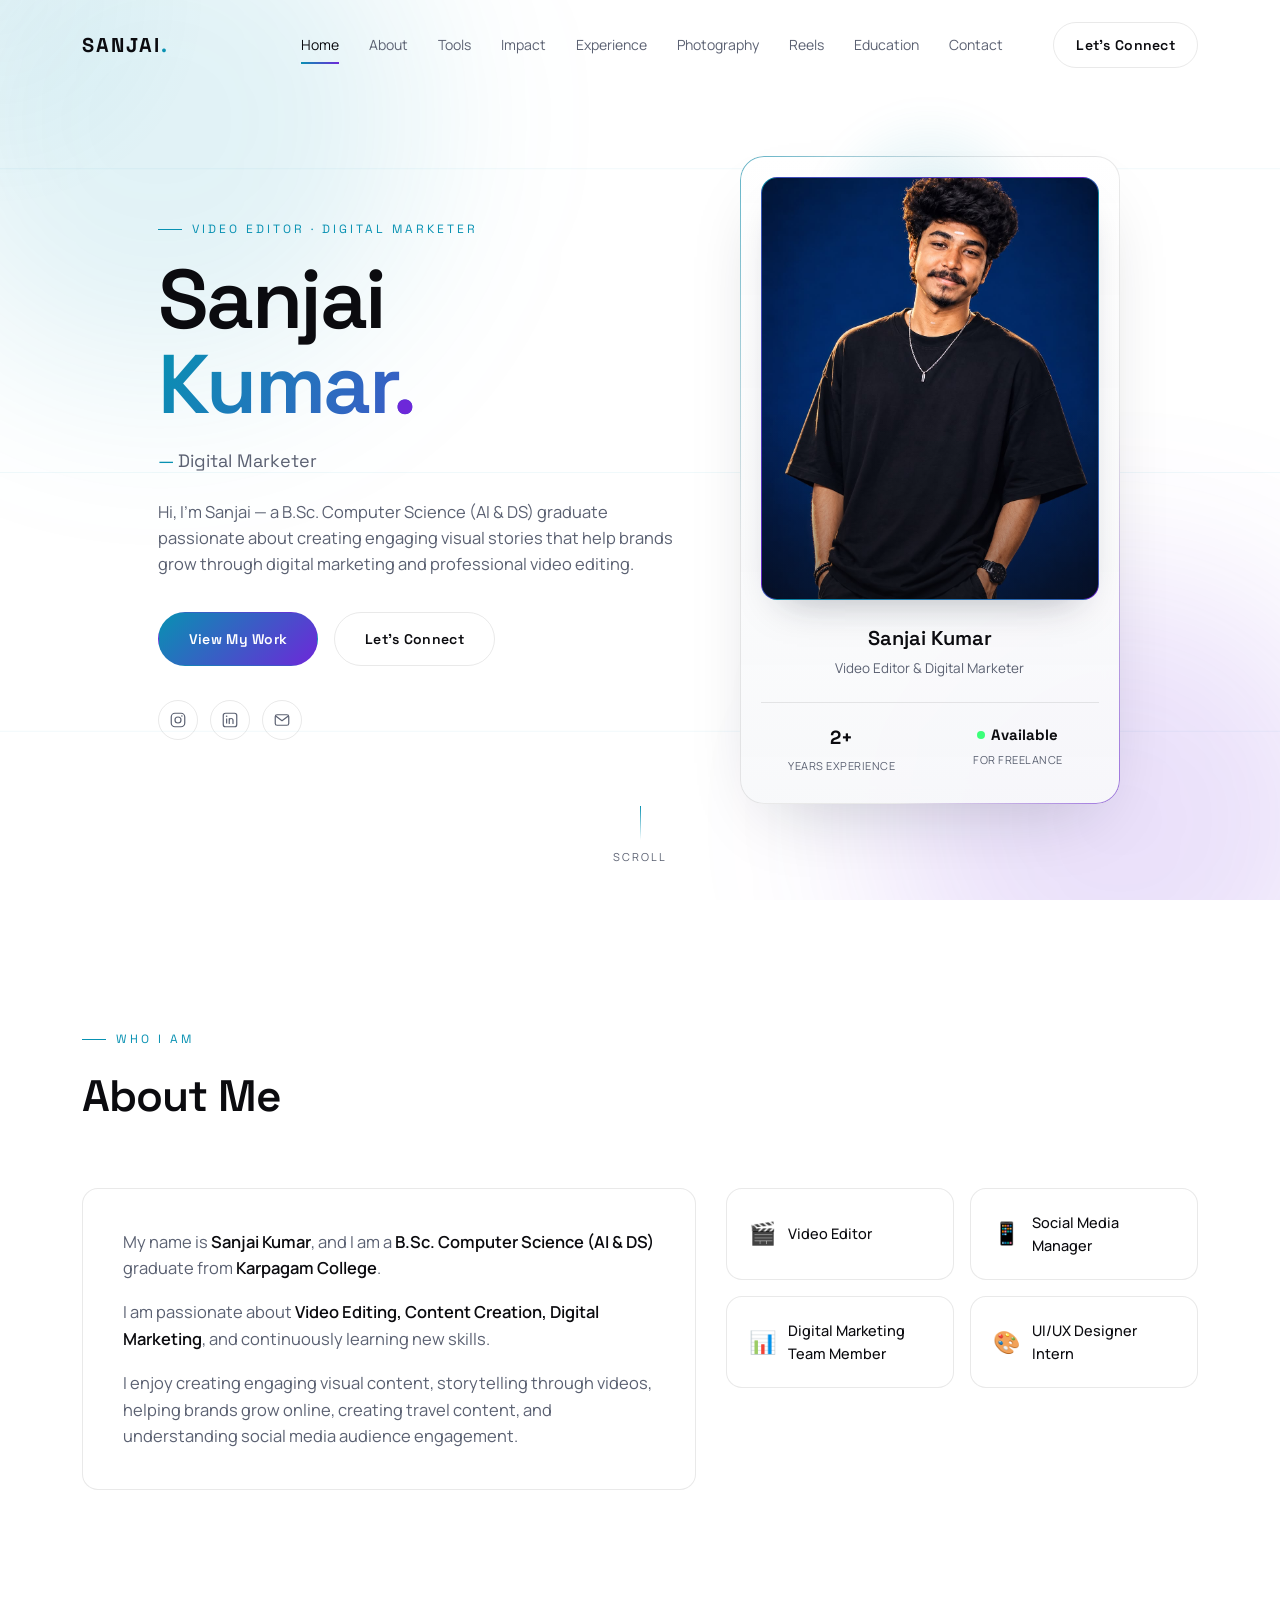
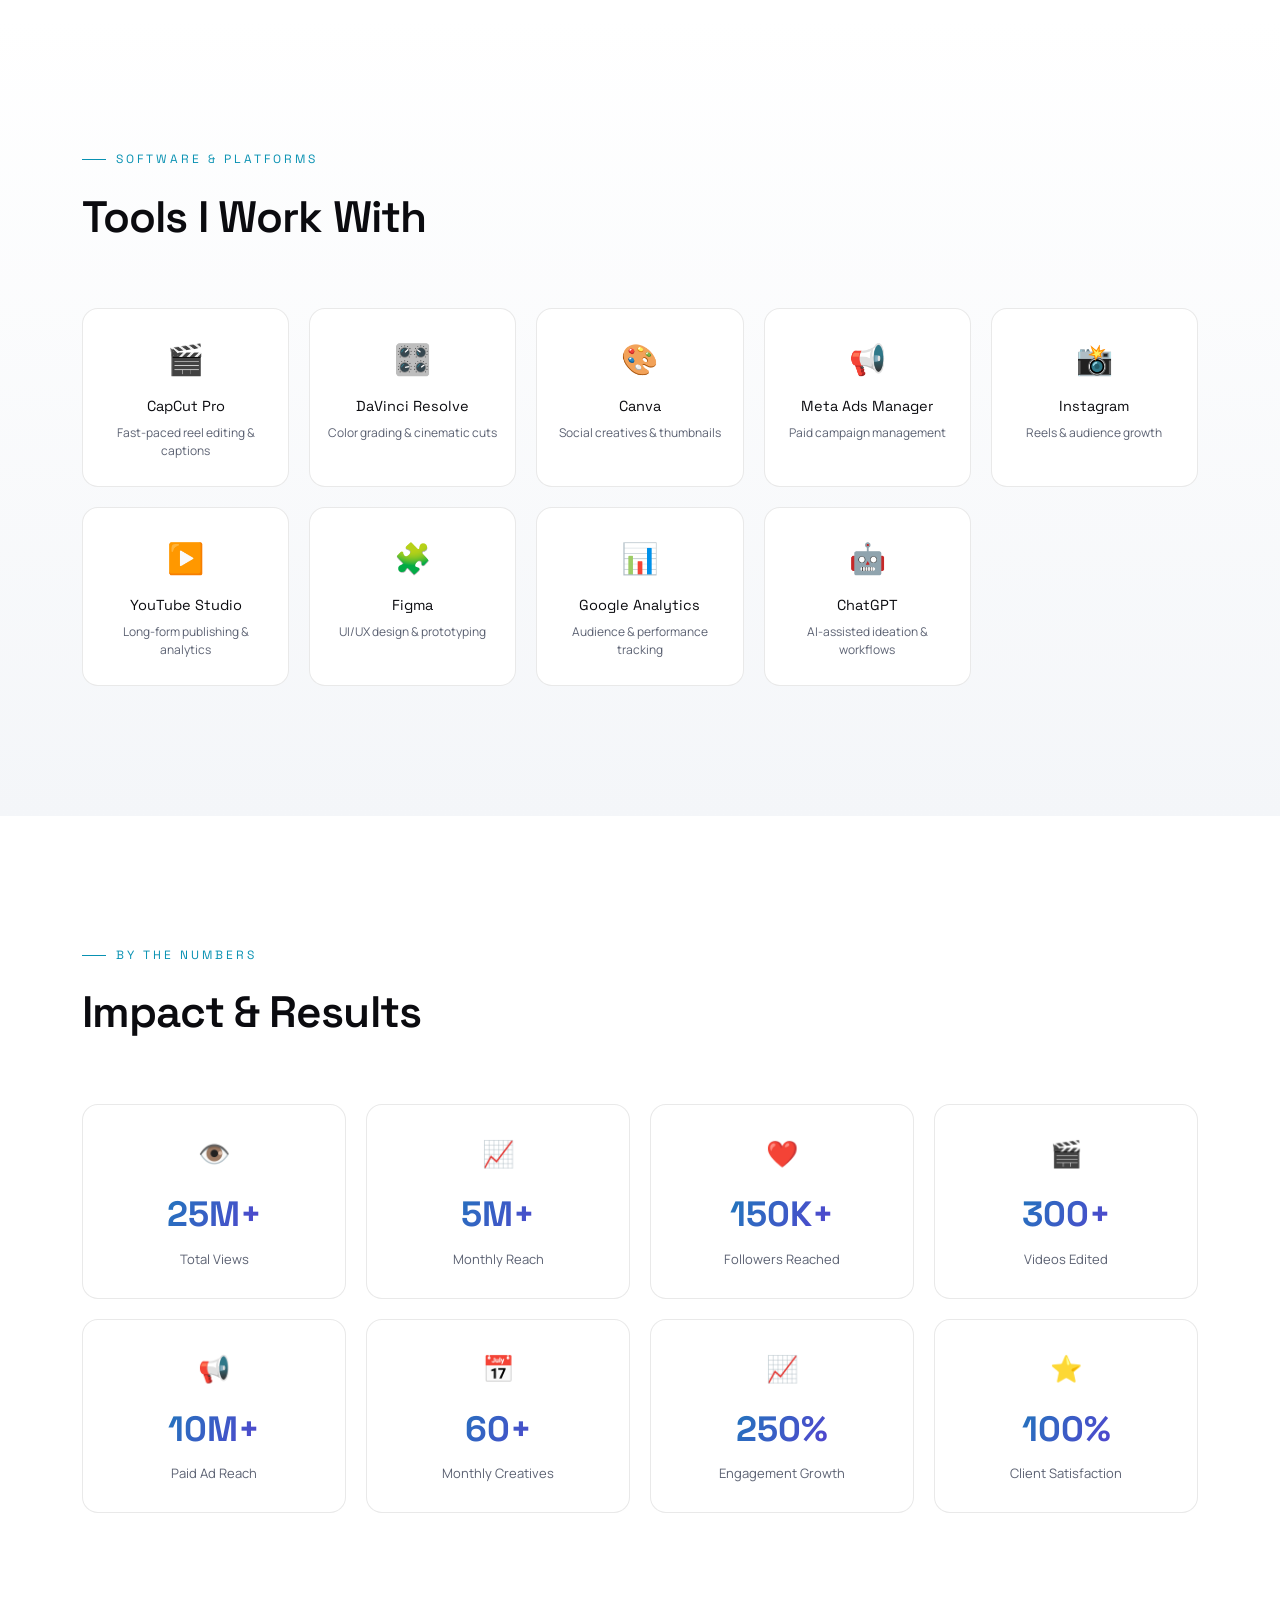
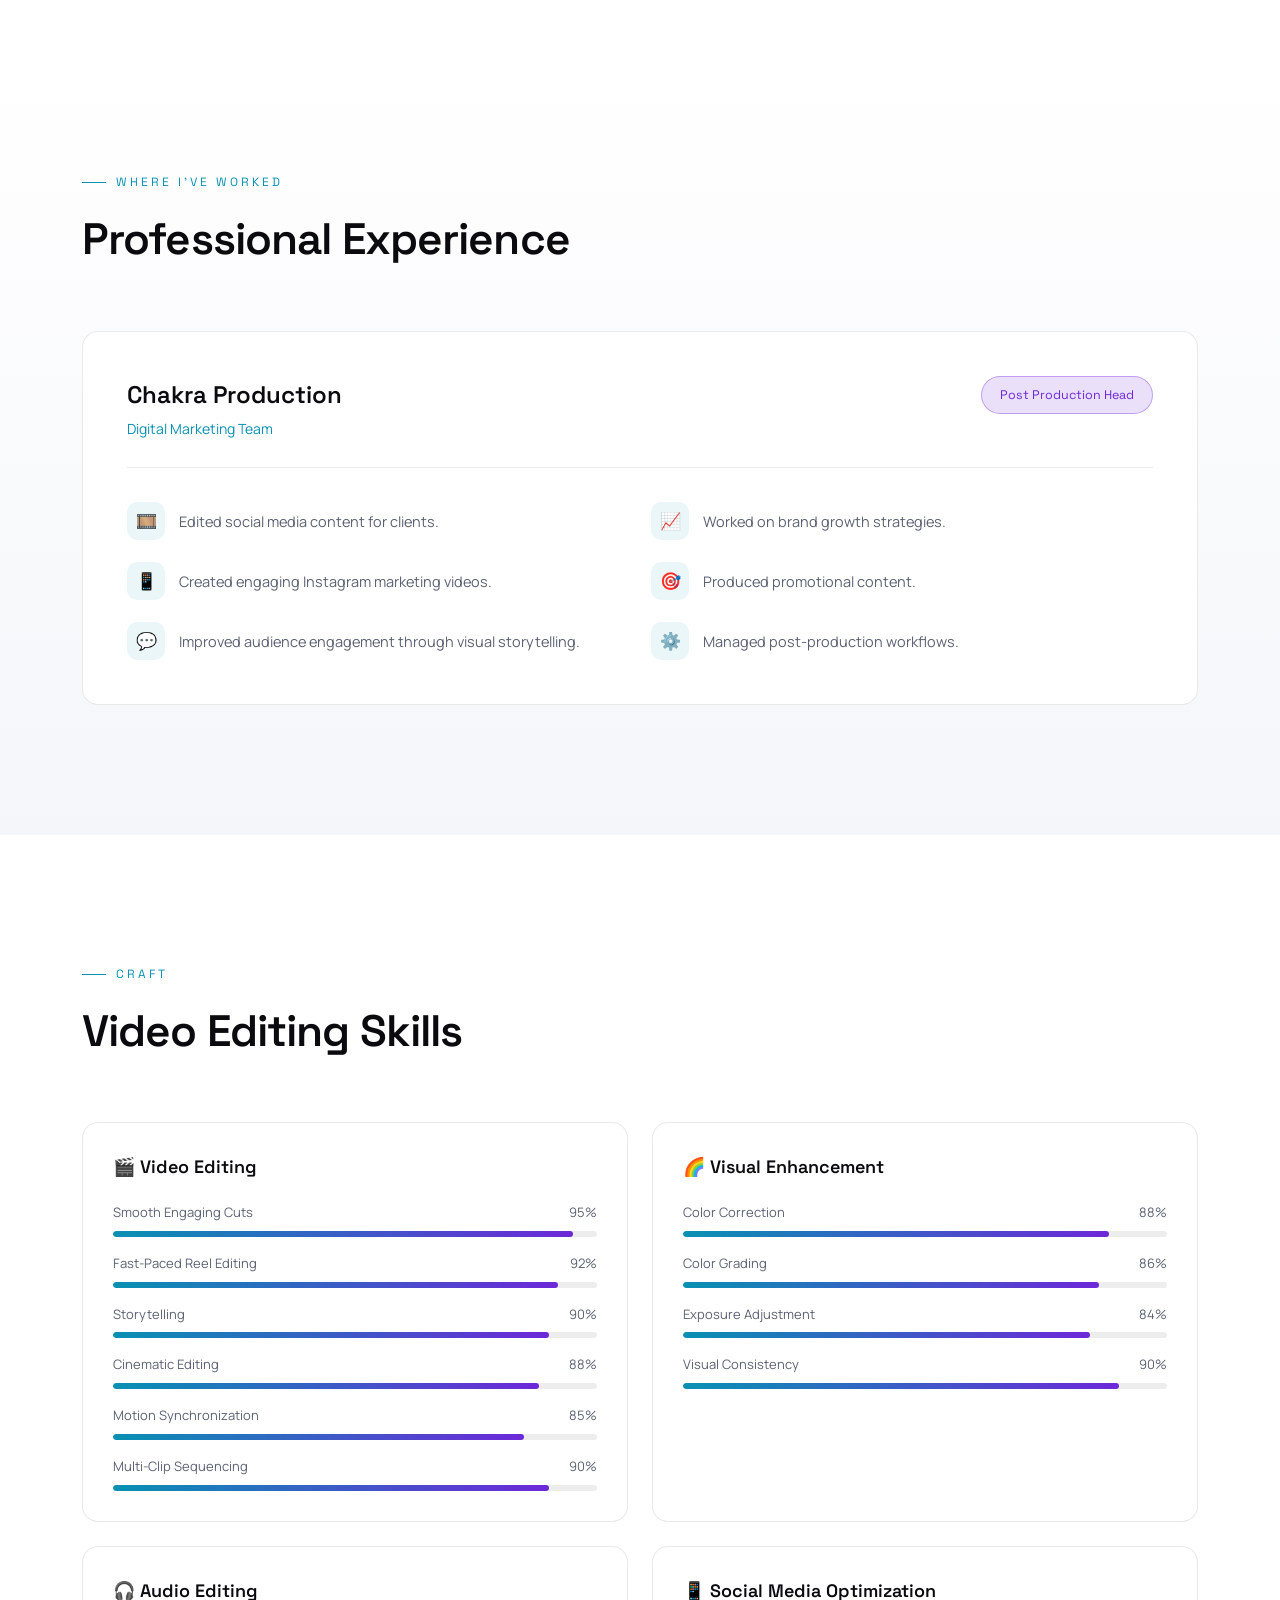
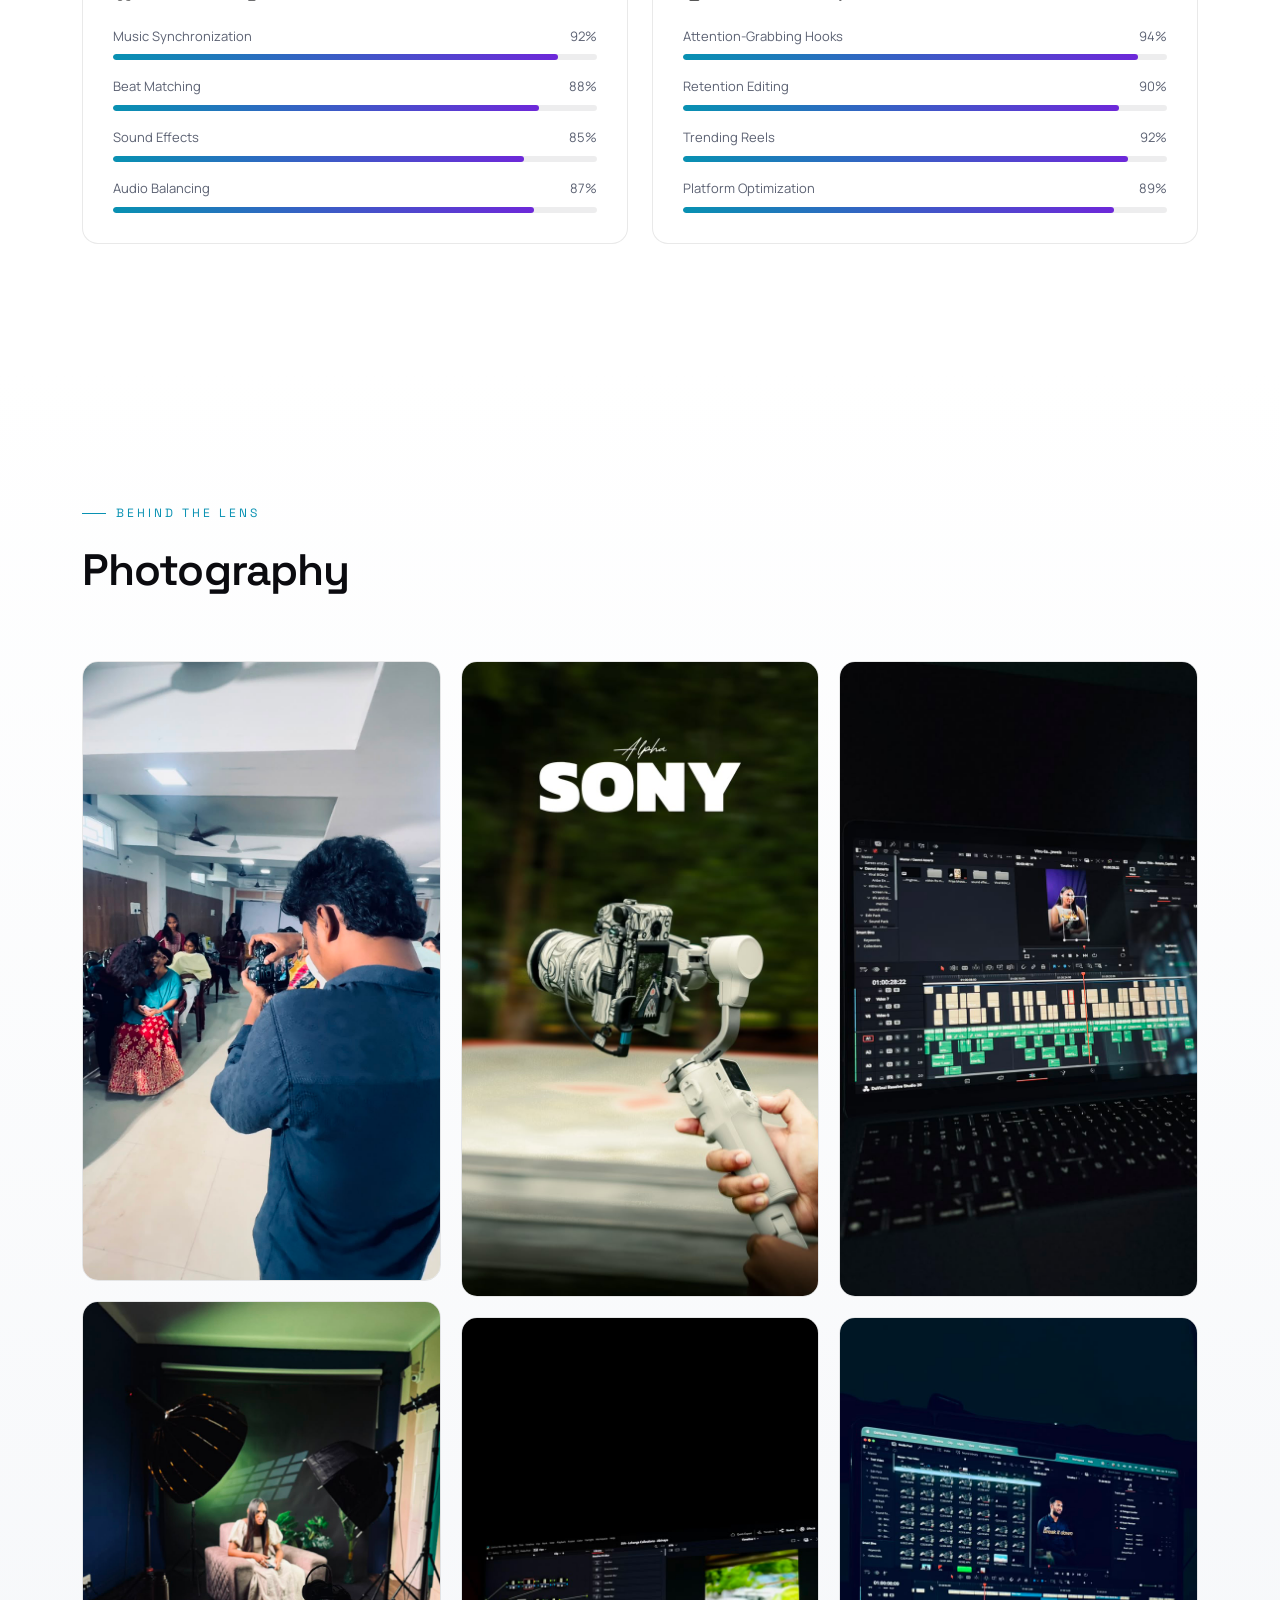
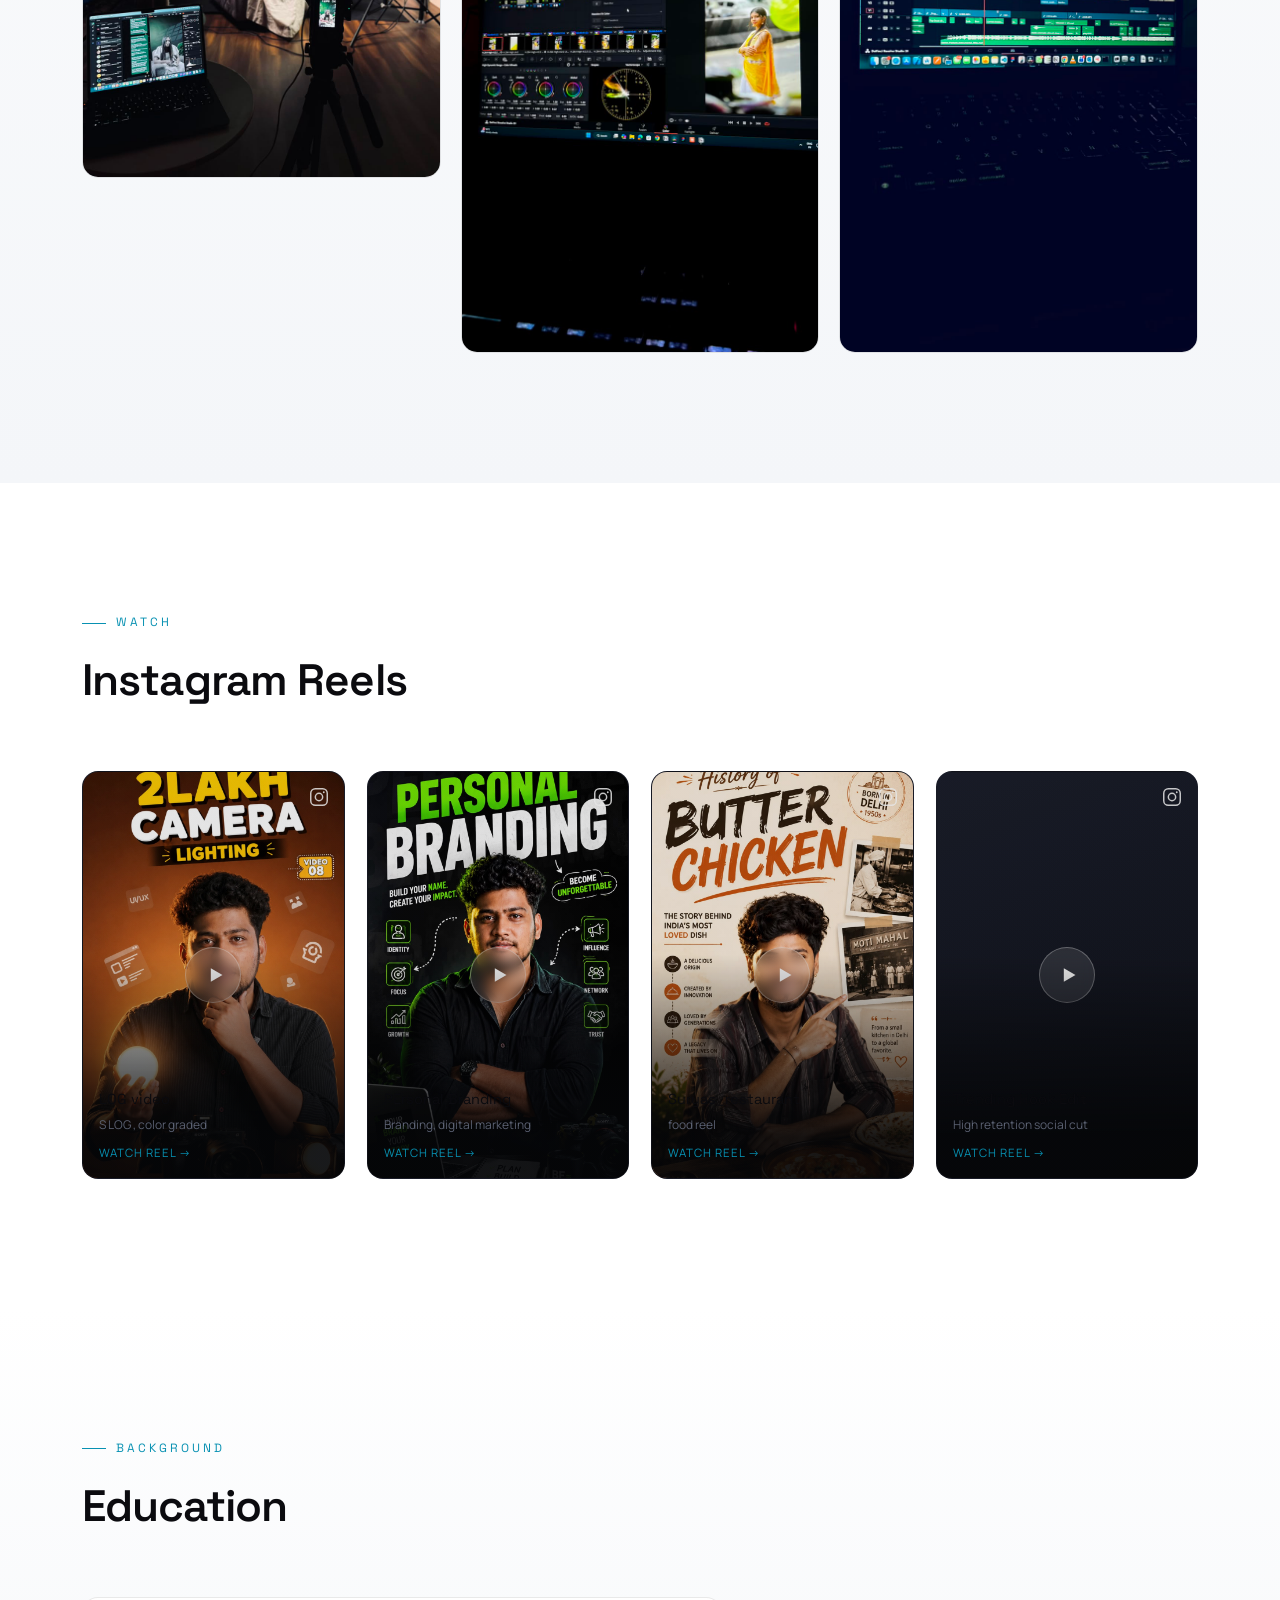
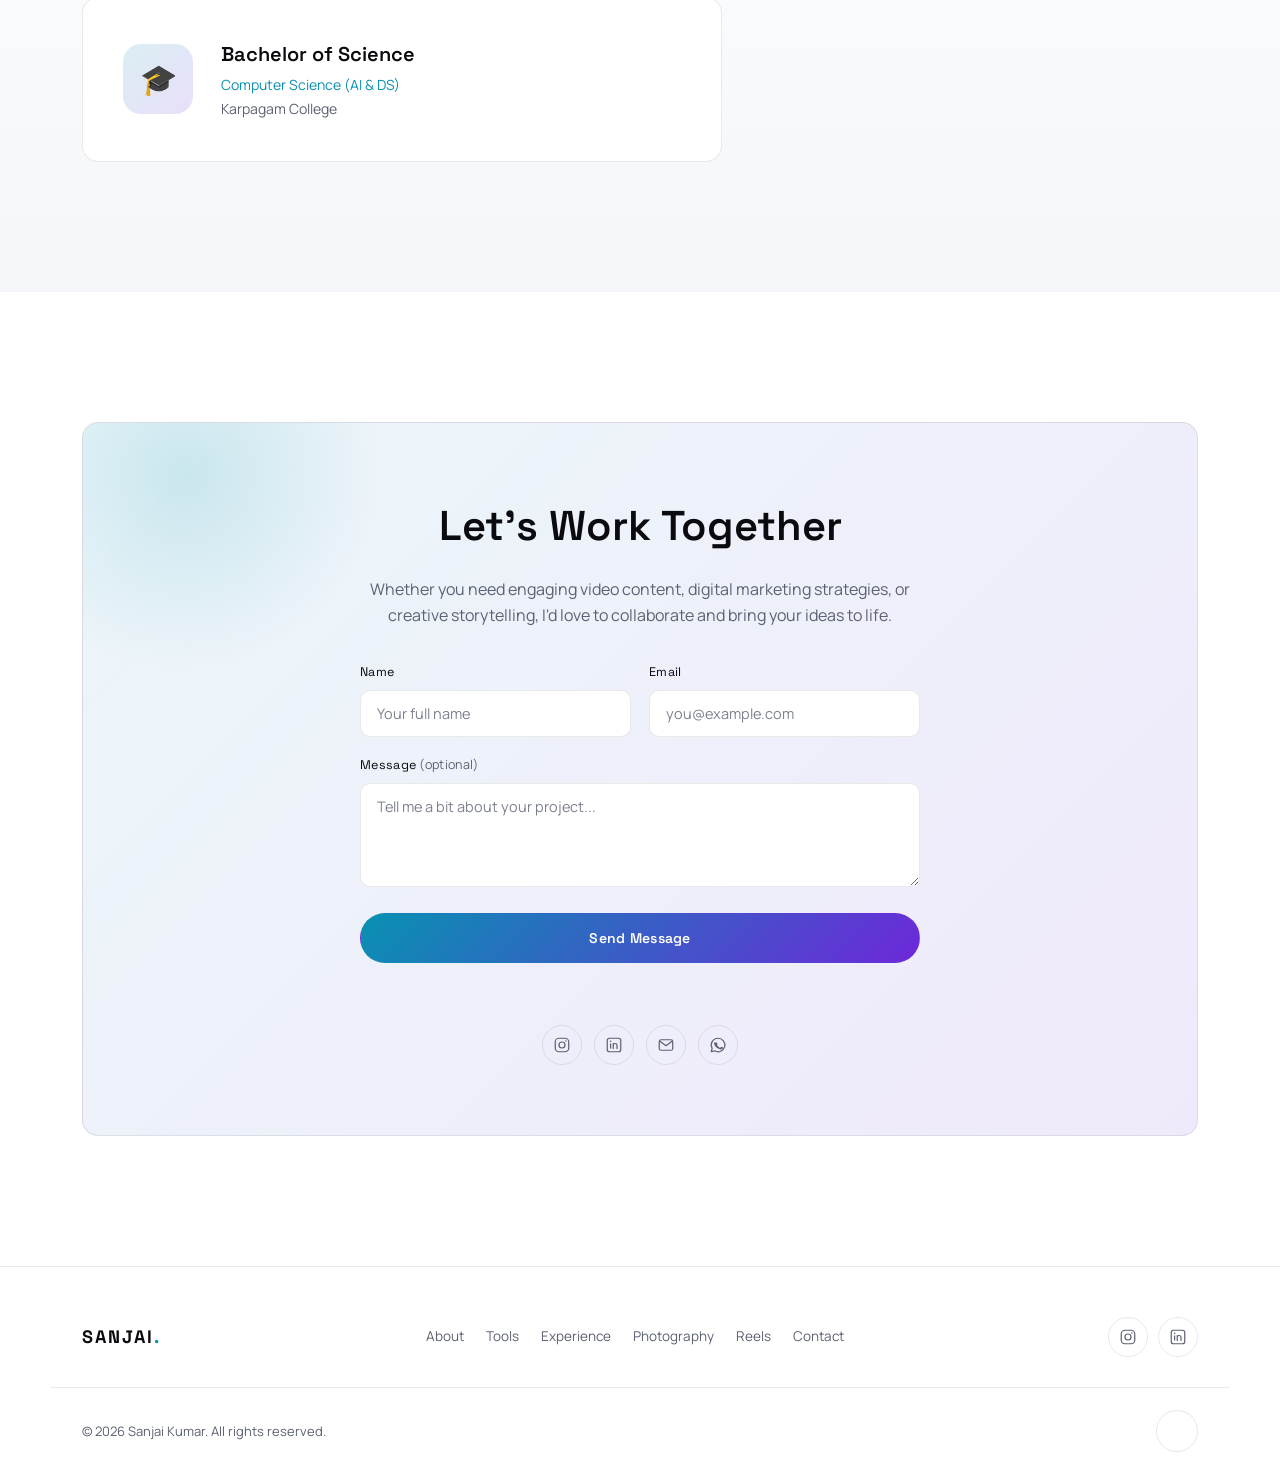
==== index.html @ f86b2704 "initial commit" ====
<!DOCTYPE html>
<html lang="en">
<head>
<meta charset="UTF-8" />
<meta name="viewport" content="width=device-width, initial-scale=1.0" />
<title>Sanjai Kumar — Video Editor &amp; Digital Marketer</title>
<meta name="description" content="Sanjai Kumar — Video Editor, Digital Marketer &amp; Content Creator. Cinematic edits, brand growth, and storytelling that performs." />

<!-- Fonts -->
<link rel="preconnect" href="https://fonts.googleapis.com">
<link rel="preconnect" href="https://fonts.gstatic.com" crossorigin>
<link href="https://fonts.googleapis.com/css2?family=Space+Grotesk:wght@400;500;600;700&family=Manrope:wght@300;400;500;600;700;800&display=swap" rel="stylesheet">

<link rel="stylesheet" href="style.css" />
</head>
<body>

<!-- Cursor glow (desktop only, css handles hiding on touch) -->
<div class="cursor-glow" id="cursorGlow" aria-hidden="true"></div>

<!-- ============ NAVBAR ============ -->
<header class="navbar" id="navbar">
  <div class="navbar__inner">
    <a href="#hero" class="navbar__logo">SANJAI<span class="dot">.</span></a>

    <nav class="navbar__links" id="navLinks">
      <a href="#hero" class="nav-link active-link">Home</a>
      <a href="#about" class="nav-link">About</a>
      <a href="#tools" class="nav-link">Tools</a>
      <a href="#impact" class="nav-link">Impact</a>
      <a href="#experience" class="nav-link">Experience</a>
      <a href="#photography" class="nav-link">Photography</a>
      <a href="#reels" class="nav-link">Reels</a>
      <a href="#education" class="nav-link">Education</a>
      <a href="#contact" class="nav-link">Contact</a>
    </nav>

    <a href="#contact" class="btn btn--ghost navbar__cta">Let's Connect</a>

    <button class="hamburger" id="hamburger" aria-label="Toggle menu" aria-expanded="false">
      <span></span><span></span><span></span>
    </button>
  </div>

  <!-- Mobile menu -->
  <div class="mobile-menu" id="mobileMenu">
    <a href="#hero" class="mobile-link">Home</a>
    <a href="#about" class="mobile-link">About</a>
    <a href="#tools" class="mobile-link">Tools</a>
    <a href="#impact" class="mobile-link">Impact</a>
    <a href="#experience" class="mobile-link">Experience</a>
    <a href="#photography" class="mobile-link">Photography</a>
    <a href="#reels" class="mobile-link">Reels</a>
    <a href="#education" class="mobile-link">Education</a>
    <a href="#contact" class="mobile-link">Contact</a>
  </div>
</header>

<main>

  <!-- ============ HERO ============ -->
  <section class="hero" id="hero">
    <div class="hero__bg" aria-hidden="true">
      <svg class="hero__lines" viewBox="0 0 1200 800" preserveAspectRatio="none">
        <line x1="0" y1="150" x2="1200" y2="150" class="scan-line l1"/>
        <line x1="0" y1="420" x2="1200" y2="420" class="scan-line l2"/>
        <line x1="0" y1="650" x2="1200" y2="650" class="scan-line l3"/>
      </svg>
      <div class="hero__glow hero__glow--a"></div>
      <div class="hero__glow hero__glow--b"></div>
    </div>

    <div class="hero__inner">
      <div class="hero__content" data-reveal="left">
        <p class="eyebrow">Video Editor · Digital Marketer</p>
        <h1 class="hero__title">
          <span class="line">Sanjai</span>
          <span class="line">Kumar<span class="accent-dot">.</span></span>
        </h1>

        <div class="hero__roles" id="roleTicker" aria-live="polite">
          <span class="role-item is-active">Video Editor</span>
          <span class="role-item">Digital Marketer</span>
          <span class="role-item">Content Creator</span>
          <span class="role-item">Social Media Manager</span>
        </div>

        <p class="hero__desc">
          Hi, I'm Sanjai — a B.Sc. Computer Science (AI &amp; DS) graduate passionate about
          creating engaging visual stories that help brands grow through digital marketing
          and professional video editing.
        </p>

        <div class="hero__actions">
          <a href="#photography" class="btn btn--primary">
            <span>View My Work</span>
          </a>
          <a href="#contact" class="btn btn--secondary">Let's Connect</a>
        </div>

        <div class="hero__socials">
          <a href="https://instagram.com/" target="_blank" rel="noopener" aria-label="Instagram" class="social-icon">
            <svg viewBox="0 0 24 24" fill="none"><rect x="3" y="3" width="18" height="18" rx="5" stroke="currentColor" stroke-width="1.6"/><circle cx="12" cy="12" r="4" stroke="currentColor" stroke-width="1.6"/><circle cx="17.2" cy="6.8" r="1" fill="currentColor"/></svg>
          </a>
          <a href="https://linkedin.com/" target="_blank" rel="noopener" aria-label="LinkedIn" class="social-icon">
            <svg viewBox="0 0 24 24" fill="none"><rect x="3" y="3" width="18" height="18" rx="3" stroke="currentColor" stroke-width="1.6"/><line x1="7.5" y1="10" x2="7.5" y2="16.5" stroke="currentColor" stroke-width="1.6"/><circle cx="7.5" cy="7" r="1.1" fill="currentColor"/><path d="M11 16.5V10M11 12.7c0-1.5 1-2.7 2.5-2.7s2.5 1.2 2.5 2.7v3.8" stroke="currentColor" stroke-width="1.6" stroke-linecap="round"/></svg>
          </a>
          <a href="mailto:hello@sanjaikumar.com" aria-label="Email" class="social-icon">
            <svg viewBox="0 0 24 24" fill="none"><rect x="3" y="5" width="18" height="14" rx="2.5" stroke="currentColor" stroke-width="1.6"/><path d="M4 7l8 6 8-6" stroke="currentColor" stroke-width="1.6" stroke-linecap="round" stroke-linejoin="round"/></svg>
          </a>
        </div>
      </div>

      <div class="hero__card" data-reveal="right">
        <div class="profile-card">
          <div class="profile-card__glow"></div>
          <div class="profile-card__photo">
            <img src="assets/images/hero.jpeg" alt="Sanjai Kumar" onerror="this.style.display='none'; this.parentElement.classList.add('img-fallback')">
          </div>
          <h3 class="profile-card__name">Sanjai Kumar</h3>
          <p class="profile-card__role">Video Editor &amp; Digital Marketer</p>

          <div class="profile-card__stats">
            <div class="stat">
              <span class="stat__value">2+</span>
              <span class="stat__label">Years Experience</span>
            </div>
            <div class="stat">
              <span class="stat__value stat--live">
                <span class="live-dot"></span>Available
              </span>
              <span class="stat__label">For Freelance</span>
            </div>
          </div>

          
        </div>
      </div>
    </div>

    <a href="#about" class="scroll-cue" aria-label="Scroll to About">
      <span class="scroll-cue__line"></span>
      <span class="scroll-cue__text">Scroll</span>
    </a>
  </section>

  <!-- ============ ABOUT ============ -->
  <section class="section" id="about">
    <div class="section__inner">
      <p class="eyebrow" data-reveal="up">Who I Am</p>
      <h2 class="section__title" data-reveal="up">About Me</h2>

      <div class="about__grid">
        <div class="about__main card" data-reveal="up">
          <p>
            My name is <strong>Sanjai Kumar</strong>, and I am a
            <strong>B.Sc. Computer Science (AI &amp; DS)</strong> graduate from
            <strong>Karpagam College</strong>.
          </p>
          <p>
            I am passionate about <strong>Video Editing, Content Creation, Digital Marketing</strong>,
            and continuously learning new skills.
          </p>
          <p>
            I enjoy creating engaging visual content, storytelling through videos, helping
            brands grow online, creating travel content, and understanding social media
            audience engagement.
          </p>
        </div>

        <div class="about__roles">
          <div class="role-card card" data-reveal="up" style="--d:0s">
            <span class="role-card__icon">🎬</span>
            <span>Video Editor</span>
          </div>
          <div class="role-card card" data-reveal="up" style="--d:0.08s">
            <span class="role-card__icon">📱</span>
            <span>Social Media Manager</span>
          </div>
          <div class="role-card card" data-reveal="up" style="--d:0.16s">
            <span class="role-card__icon">📊</span>
            <span>Digital Marketing Team Member</span>
          </div>
          <div class="role-card card" data-reveal="up" style="--d:0.24s">
            <span class="role-card__icon">🎨</span>
            <span>UI/UX Designer Intern</span>
          </div>
        </div>
      </div>
    </div>
  </section>

  <!-- ============ TOOLS & PLATFORMS ============ -->
  <section class="section section--alt" id="tools">
    <div class="section__inner">
      <p class="eyebrow" data-reveal="up">Software &amp; Platforms</p>
      <h2 class="section__title" data-reveal="up">Tools I Work With</h2>

      <div class="tools-grid" id="toolsGrid">
        <!-- populated by JS -->
      </div>
    </div>
  </section>

  <!-- ============ IMPACT & RESULTS ============ -->
  <section class="section" id="impact">
    <div class="section__inner">
      <p class="eyebrow" data-reveal="up">By The Numbers</p>
      <h2 class="section__title" data-reveal="up">Impact &amp; Results</h2>

      <div class="impact-grid" id="impactGrid">
        <!-- populated by JS -->
      </div>
    </div>
  </section>

  <!-- ============ EXPERIENCE ============ -->
  <section class="section section--alt" id="experience">
    <div class="section__inner">
      <p class="eyebrow" data-reveal="up">Where I've Worked</p>
      <h2 class="section__title" data-reveal="up">Professional Experience</h2>

      <div class="experience-card card" data-reveal="up">
        <div class="experience-card__head">
          <div>
            <h3>Chakra Production</h3>
            <p class="experience-card__sub">Digital Marketing Team</p>
          </div>
          <span class="experience-card__badge">Post Production Head</span>
        </div>

        <div class="experience-card__grid">
          <div class="resp-item">
            <span class="resp-item__icon">🎞️</span>
            <p>Edited social media content for clients.</p>
          </div>
          <div class="resp-item">
            <span class="resp-item__icon">📈</span>
            <p>Worked on brand growth strategies.</p>
          </div>
          <div class="resp-item">
            <span class="resp-item__icon">📱</span>
            <p>Created engaging Instagram marketing videos.</p>
          </div>
          <div class="resp-item">
            <span class="resp-item__icon">🎯</span>
            <p>Produced promotional content.</p>
          </div>
          <div class="resp-item">
            <span class="resp-item__icon">💬</span>
            <p>Improved audience engagement through visual storytelling.</p>
          </div>
          <div class="resp-item">
            <span class="resp-item__icon">⚙️</span>
            <p>Managed post-production workflows.</p>
          </div>
        </div>
      </div>
    </div>
  </section>

  <!-- ============ VIDEO EDITING SKILLS ============ -->
  <section class="section" id="skills">
    <div class="section__inner">
      <p class="eyebrow" data-reveal="up">Craft</p>
      <h2 class="section__title" data-reveal="up">Video Editing Skills</h2>

      <div class="skills-grid" id="skillsGrid">
        <!-- populated by JS -->
      </div>
    </div>
  </section>

  <!-- ============ PHOTOGRAPHY ============ -->
  <section class="section section--alt" id="photography">
    <div class="section__inner">
      <p class="eyebrow" data-reveal="up">Behind The Lens</p>
      <h2 class="section__title" data-reveal="up">Photography</h2>

      <div class="gallery" id="gallery">
        <!-- populated by JS -->
      </div>
    </div>
  </section>

  <!-- Lightbox -->
  <div class="lightbox" id="lightbox">
    <button class="lightbox__close" id="lightboxClose" aria-label="Close">&times;</button>
    <img src="" alt="" id="lightboxImg" />
    <div class="lightbox__caption" id="lightboxCaption"></div>
  </div>

  <!-- ============ INSTAGRAM REELS ============ -->
  <section class="section" id="reels">
    <div class="section__inner">
      <p class="eyebrow" data-reveal="up">Watch</p>
      <h2 class="section__title" data-reveal="up">Instagram Reels</h2>

      <div class="reels-grid" id="reelsGrid">
        <!-- populated by JS -->
      </div>
    </div>
  </section>

  <!-- ============ EDUCATION ============ -->
  <section class="section section--alt" id="education">
    <div class="section__inner">
      <p class="eyebrow" data-reveal="up">Background</p>
      <h2 class="section__title" data-reveal="up">Education</h2>

      <div class="education-card card" data-reveal="up">
        <div class="education-card__icon">🎓</div>
        <div>
          <h3>Bachelor of Science</h3>
          <p class="education-card__field">Computer Science (AI &amp; DS)</p>
          <p class="education-card__school">Karpagam College</p>
        </div>
      </div>
    </div>
  </section>

  <!-- ============ CTA ============ -->
  <section class="section" id="contact">
    <div class="section__inner">
      <div class="cta card" data-reveal="up">
        <h2 class="cta__title">Let's Work Together</h2>
        <p class="cta__text">
          Whether you need engaging video content, digital marketing strategies, or
          creative storytelling, I'd love to collaborate and bring your ideas to life.
        </p>

        <form class="contact-form" id="contactForm" novalidate>
          <div class="form-row">
            <div class="form-field">
              <label for="cfName">Name</label>
              <input type="text" id="cfName" name="name" placeholder="Your full name" autocomplete="name" required>
            </div>
            <div class="form-field">
              <label for="cfEmail">Email</label>
              <input type="email" id="cfEmail" name="email" placeholder="you@example.com" autocomplete="email" required>
            </div>
          </div>
          <div class="form-field">
            <label for="cfMessage">Message <span>(optional)</span></label>
            <textarea id="cfMessage" name="message" rows="4" placeholder="Tell me a bit about your project..."></textarea>
          </div>
          <button type="submit" class="btn btn--primary form-submit">Send Message</button>
          <p class="form-note" id="formNote" role="status" aria-live="polite"></p>
        </form>

        <div class="cta__socials">
          <a href="https://instagram.com/" target="_blank" rel="noopener" class="social-icon">
            <svg viewBox="0 0 24 24" fill="none"><rect x="3" y="3" width="18" height="18" rx="5" stroke="currentColor" stroke-width="1.6"/><circle cx="12" cy="12" r="4" stroke="currentColor" stroke-width="1.6"/><circle cx="17.2" cy="6.8" r="1" fill="currentColor"/></svg>
          </a>
          <a href="https://linkedin.com/" target="_blank" rel="noopener" class="social-icon">
            <svg viewBox="0 0 24 24" fill="none"><rect x="3" y="3" width="18" height="18" rx="3" stroke="currentColor" stroke-width="1.6"/><line x1="7.5" y1="10" x2="7.5" y2="16.5" stroke="currentColor" stroke-width="1.6"/><circle cx="7.5" cy="7" r="1.1" fill="currentColor"/><path d="M11 16.5V10M11 12.7c0-1.5 1-2.7 2.5-2.7s2.5 1.2 2.5 2.7v3.8" stroke="currentColor" stroke-width="1.6" stroke-linecap="round"/></svg>
          </a>
          <a href="mailto:hello@sanjaikumar.com" class="social-icon">
            <svg viewBox="0 0 24 24" fill="none"><rect x="3" y="5" width="18" height="14" rx="2.5" stroke="currentColor" stroke-width="1.6"/><path d="M4 7l8 6 8-6" stroke="currentColor" stroke-width="1.6" stroke-linecap="round" stroke-linejoin="round"/></svg>
          </a>
          <a href="https://wa.me/910000000000" target="_blank" rel="noopener" class="social-icon" aria-label="WhatsApp">
            <svg viewBox="0 0 24 24" fill="none"><path d="M12 3a9 9 0 0 0-7.8 13.5L3 21l4.7-1.2A9 9 0 1 0 12 3Z" stroke="currentColor" stroke-width="1.6" stroke-linejoin="round"/><path d="M8.5 9.3c.2-.6.6-.6 1-.6h.5c.2 0 .4 0 .6.4.2.5.7 1.6.7 1.8.1.1.1.3 0 .4-.1.2-.2.3-.3.4-.2.2-.3.3-.1.6.2.3.8 1.2 1.7 1.9 1.1.9 1.9 1.2 2.2 1.3.2.1.4.1.5-.1.2-.2.6-.7.8-.9.2-.2.3-.2.5-.1l1.5.7c.2.1.4.2.4.3.1.3.1.9-.2 1.3-.3.5-1.3 1-1.9 1.1-.5.1-1.1.1-1.9-.1-.4-.1-1-.3-1.7-.6-3-1.3-4.9-4.3-5-4.5-.1-.2-1-1.4-1-2.6 0-1.2.6-1.8.9-2.1Z" fill="currentColor"/></svg>
          </a>
        </div>
      </div>
    </div>
  </section>

</main>

<!-- ============ FOOTER ============ -->
<footer class="footer">
  <div class="footer__inner">
    <a href="#hero" class="footer__logo">SANJAI<span class="dot">.</span></a>

    <nav class="footer__nav">
      <a href="#about">About</a>
      <a href="#tools">Tools</a>
      <a href="#experience">Experience</a>
      <a href="#photography">Photography</a>
      <a href="#reels">Reels</a>
      <a href="#contact">Contact</a>
    </nav>

    <div class="footer__socials">
      <a href="https://instagram.com/" target="_blank" rel="noopener" aria-label="Instagram" class="social-icon">
        <svg viewBox="0 0 24 24" fill="none"><rect x="3" y="3" width="18" height="18" rx="5" stroke="currentColor" stroke-width="1.6"/><circle cx="12" cy="12" r="4" stroke="currentColor" stroke-width="1.6"/><circle cx="17.2" cy="6.8" r="1" fill="currentColor"/></svg>
      </a>
      <a href="https://linkedin.com/" target="_blank" rel="noopener" aria-label="LinkedIn" class="social-icon">
        <svg viewBox="0 0 24 24" fill="none"><rect x="3" y="3" width="18" height="18" rx="3" stroke="currentColor" stroke-width="1.6"/><line x1="7.5" y1="10" x2="7.5" y2="16.5" stroke="currentColor" stroke-width="1.6"/><circle cx="7.5" cy="7" r="1.1" fill="currentColor"/><path d="M11 16.5V10M11 12.7c0-1.5 1-2.7 2.5-2.7s2.5 1.2 2.5 2.7v3.8" stroke="currentColor" stroke-width="1.6" stroke-linecap="round"/></svg>
      </a>
    </div>
  </div>
  <div class="footer__bottom">
    <p>&copy; <span id="year"></span> Sanjai Kumar. All rights reserved.</p>
    <button class="back-to-top" id="backToTop" aria-label="Back to top">
      <svg viewBox="0 0 24 24" fill="none"><path d="M12 19V5M5 12l7-7 7 7" stroke="currentColor" stroke-width="2" stroke-linecap="round" stroke-linejoin="round"/></svg>
    </button>
  </div>
</footer>

<script src="script.js"></script>
</body>
</html>
---- style.css ----
/* ==========================================================================
   SANJAI KUMAR — PORTFOLIO STYLES
   Theme tokens -> Base -> Layout -> Components -> Sections -> Animations -> Responsive
   ========================================================================== */

/* ---------- TOKENS ---------- */
:root{
  --bg: #FFFFFF;
  --bg-2: #F4F6F9;
  --card: #FFFFFF;
  --text: #0B0B0F;
  --text-soft: #5B6172;
  --accent: #0891B2;
  --accent-2: #6D28D9;
  --border: rgba(11, 11, 15, 0.09);
  --border-hover: rgba(8, 145, 178, 0.4);

  --font-display: "Space Grotesk", "Manrope", sans-serif;
  --font-body: "Manrope", sans-serif;

  --radius-s: 10px;
  --radius-m: 16px;
  --radius-l: 24px;

  --shadow-card: 0 20px 50px -20px rgba(15,23,42,0.18);
  --ease: cubic-bezier(.16,.84,.44,1);

  --container: 1180px;
}

@media (prefers-reduced-motion: reduce){
  *{ animation-duration: 0.001ms !important; animation-iteration-count: 1 !important; transition-duration: 0.001ms !important; scroll-behavior: auto !important; }
}

/* ---------- RESET / BASE ---------- */
*, *::before, *::after{ box-sizing: border-box; }
html{ scroll-behavior: smooth; }
body{
  margin:0;
  background: var(--bg);
  color: var(--text);
  font-family: var(--font-body);
  font-size: 16px;
  line-height: 1.6;
  -webkit-font-smoothing: antialiased;
  overflow-x: hidden;
}
img{ max-width:100%; display:block; }
a{ color:inherit; text-decoration:none; }
ul{ list-style:none; margin:0; padding:0; }
button{ font-family:inherit; cursor:pointer; }
h1,h2,h3,h4{ font-family: var(--font-display); margin:0; font-weight:600; }
p{ margin:0; }

:focus-visible{
  outline: 2px solid var(--accent);
  outline-offset: 3px;
  border-radius: 4px;
}

::selection{ background: var(--accent-2); color:#fff; }

/* Scrollbar */
::-webkit-scrollbar{ width:10px; }
::-webkit-scrollbar-track{ background: var(--bg); }
::-webkit-scrollbar-thumb{ background: linear-gradient(var(--accent), var(--accent-2)); border-radius: 10px; }

/* ---------- CURSOR GLOW ---------- */
.cursor-glow{
  position: fixed;
  top:0; left:0;
  width: 420px; height: 420px;
  border-radius: 50%;
  pointer-events: none;
  background: radial-gradient(circle, rgba(8,145,178,0.06), transparent 70%);
  transform: translate(-50%,-50%);
  z-index: 2;
  transition: opacity .3s;
  will-change: transform;
}
@media (hover:none){ .cursor-glow{ display:none; } }

/* ---------- SHARED LAYOUT ---------- */
.section{ position: relative; padding: 130px 0; }
.section--alt{ background: linear-gradient(180deg, var(--bg) 0%, var(--bg-2) 100%); }
.section__inner{ max-width: var(--container); margin: 0 auto; padding: 0 32px; }

.eyebrow{
  font-family: var(--font-display);
  text-transform: uppercase;
  letter-spacing: 3px;
  font-size: 12px;
  color: var(--accent);
  margin: 0 0 12px;
  display:flex;
  align-items:center;
  gap: 10px;
}
.eyebrow::before{
  content:"";
  width: 24px; height: 1px;
  background: var(--accent);
  display:inline-block;
}

.section__title{
  font-size: clamp(2rem, 4vw, 2.75rem);
  margin: 0 0 56px;
  letter-spacing: -0.02em;
}

.card{
  background: var(--card);
  border: 1px solid var(--border);
  border-radius: var(--radius-m);
  transition: transform .4s var(--ease), border-color .4s var(--ease), box-shadow .4s var(--ease);
}
.card:hover{
  transform: translateY(-6px);
  border-color: var(--border-hover);
  box-shadow: var(--shadow-card);
}

/* Buttons */
.btn{
  display:inline-flex;
  align-items:center;
  justify-content:center;
  gap:8px;
  padding: 15px 30px;
  border-radius: 100px;
  font-family: var(--font-display);
  font-size: 14px;
  font-weight: 600;
  letter-spacing: 0.02em;
  position: relative;
  overflow: hidden;
  transition: transform .35s var(--ease), box-shadow .35s var(--ease);
  isolation: isolate;
  border: 1px solid transparent;
  white-space: nowrap;
}
.btn--primary{
  background: linear-gradient(135deg, var(--accent), var(--accent-2));
  color: #FFFFFF;
}
.btn--primary:hover{ transform: translateY(-3px); box-shadow: 0 14px 30px -10px rgba(8,145,178,.45); }
.btn--secondary{
  background: transparent;
  border-color: var(--border);
  color: var(--text);
}
.btn--secondary:hover{ border-color: var(--border-hover); transform: translateY(-3px); background: rgba(11,11,15,0.035); }
.btn--ghost{
  border: 1px solid var(--border);
  color: var(--text);
  padding: 11px 22px;
}
.btn--ghost:hover{ border-color: var(--border-hover); background: rgba(8,145,178,0.06); }

/* Ripple */
.btn::after{
  content:"";
  position:absolute;
  inset:0;
  background: radial-gradient(circle at var(--rx,50%) var(--ry,50%), rgba(11,11,15,.14), transparent 60%);
  opacity:0;
  transition: opacity .5s;
  z-index:-1;
}
.btn:active::after{ opacity: .5; transition: opacity 0s; }

.social-icon{
  width: 40px; height:40px;
  border-radius: 50%;
  display:flex; align-items:center; justify-content:center;
  border: 1px solid var(--border);
  color: var(--text-soft);
  transition: all .3s var(--ease);
}
.social-icon svg{ width:18px; height:18px; }
.social-icon:hover{
  color: var(--bg);
  background: var(--accent);
  border-color: var(--accent);
  transform: translateY(-3px);
}

/* ---------- NAVBAR ---------- */
.navbar{
  position: fixed;
  top:0; left:0; right:0;
  z-index: 100;
  padding: 22px 0;
  transition: padding .35s var(--ease), background .35s var(--ease), border-color .35s var(--ease);
  border-bottom: 1px solid transparent;
}
.navbar.scrolled{
  padding: 14px 0;
  background: rgba(255,255,255,0.78);
  backdrop-filter: blur(16px);
  -webkit-backdrop-filter: blur(16px);
  border-bottom-color: var(--border);
}
.navbar__inner{
  max-width: var(--container);
  margin: 0 auto;
  padding: 0 32px;
  display:flex;
  align-items:center;
  justify-content:space-between;
  gap: 20px;
}
.navbar__logo{
  font-family: var(--font-display);
  font-weight: 700;
  font-size: 20px;
  letter-spacing: 2px;
}
.navbar__logo .dot, .footer__logo .dot{ color: var(--accent); }

.navbar__links{ display:flex; gap: 30px; margin-left: auto; margin-right: 30px;}
.nav-link{
  position: relative;
  font-size: 14px;
  color: var(--text-soft);
  padding: 4px 0;
  transition: color .3s;
}
.nav-link::after{
  content:"";
  position:absolute;
  left:0; bottom:-4px;
  width:0; height:2px;
  background: linear-gradient(90deg, var(--accent), var(--accent-2));
  transition: width .35s var(--ease);
}
.nav-link:hover, .nav-link.active-link{ color: var(--text); }
.nav-link:hover::after, .nav-link.active-link::after{ width: 100%; }

.hamburger{
  display:none;
  flex-direction:column;
  gap:5px;
  background:none; border:none;
  padding: 6px;
  z-index: 110;
}
.hamburger span{
  width: 22px; height:2px; background: var(--text);
  transition: transform .3s var(--ease), opacity .3s var(--ease);
}
.hamburger.open span:nth-child(1){ transform: translateY(7px) rotate(45deg); }
.hamburger.open span:nth-child(2){ opacity:0; }
.hamburger.open span:nth-child(3){ transform: translateY(-7px) rotate(-45deg); }

.mobile-menu{
  position: fixed;
  top:0; right:0;
  height:100vh;
  width: min(78vw, 340px);
  background: var(--bg-2);
  border-left: 1px solid var(--border);
  display:flex;
  flex-direction:column;
  gap: 4px;
  padding: 100px 32px 40px;
  transform: translateX(100%);
  transition: transform .45s var(--ease);
  z-index: 105;
}
.mobile-menu.open{ transform: translateX(0); }
.mobile-link{ padding: 14px 0; border-bottom: 1px solid var(--border); color: var(--text-soft); font-size: 15px; }
.mobile-link:hover{ color: var(--accent); }

/* ---------- HERO ---------- */
.hero{
  position: relative;
  min-height: 100vh;
  display:flex;
  align-items:center;
  padding: 140px 0 80px;
  overflow: hidden;
}
.hero__bg{ position:absolute; inset:0; z-index:0; }
.hero__lines{ position:absolute; inset:0; width:100%; height:100%; opacity:.5; }
.scan-line{ stroke: rgba(8,145,178,0.12); stroke-width:1; }
.hero__glow{
  position:absolute; border-radius:50%; filter: blur(90px);
  animation: floatGlow 14s ease-in-out infinite;
}
.hero__glow--a{ width:520px; height:520px; background: rgba(8,145,178,0.12); top:-140px; left:-100px; }
.hero__glow--b{ width:480px; height:480px; background: rgba(109,40,217,0.14); bottom:-160px; right:-80px; animation-delay: -6s; }

@keyframes floatGlow{
  0%,100%{ transform: translate(0,0); }
  50%{ transform: translate(30px,-30px); }
}

.hero__inner{
  position: relative;
  z-index:1;
  max-width: var(--container);
  margin:0 auto;
  padding: 0 32px;
  display:grid;
  grid-template-columns: 1.15fr 0.85fr;
  gap: 60px;
  align-items:center;
}

.hero__title{
  font-size: clamp(3rem, 7vw, 5.2rem);
  line-height: 1.02;
  letter-spacing: -0.03em;
  margin: 18px 0 20px;
}
.hero__title .line{ display:block; }
.hero__title .line:last-child{
  background: linear-gradient(120deg, var(--accent), var(--accent-2));
  -webkit-background-clip:text;
  background-clip:text;
  color:transparent;
}
.accent-dot{ color: var(--accent-2); -webkit-text-fill-color: var(--accent-2); }

.hero__roles{
  height: 30px;
  overflow:hidden;
  position:relative;
  margin-bottom: 22px;
}
.role-item{
  position:absolute;
  inset:0;
  font-family: var(--font-display);
  font-size: 18px;
  color: var(--text-soft);
  opacity:0;
  transform: translateY(14px);
  transition: opacity .5s var(--ease), transform .5s var(--ease);
}
.role-item.is-active{ opacity:1; transform: translateY(0); }
.role-item::before{ content:"— "; color: var(--accent); }

.hero__desc{
  max-width: 520px;
  color: var(--text-soft);
  font-size: 16.5px;
  margin-bottom: 34px;
}

.hero__actions{ display:flex; gap:16px; flex-wrap:wrap; margin-bottom: 34px; }
.hero__socials{ display:flex; gap: 12px; }

/* Profile card */
.hero__card{ display:flex; justify-content:center; }
.profile-card{
  position: relative;
  width: 100%;
  max-width: 380px;
  background: linear-gradient(180deg, rgba(255,255,255,0.95), rgba(247,248,250,0.92));
  border: 1px solid var(--border);
  border-radius: var(--radius-l);
  padding: 20px 20px 28px;
  text-align:center;
  backdrop-filter: blur(10px);
  box-shadow: 0 30px 70px -30px rgba(15,23,42,0.22);
  transition: transform .5s var(--ease);
}
.profile-card:hover{ transform: translateY(-8px) rotate(-0.3deg); }
.profile-card::before{
  content:"";
  position:absolute; inset:-1px;
  border-radius: inherit;
  padding:1px;
  background: linear-gradient(120deg, var(--accent), transparent 30%, transparent 70%, var(--accent-2));
  -webkit-mask: linear-gradient(#000 0 0) content-box, linear-gradient(#000 0 0);
  -webkit-mask-composite: xor;
  mask-composite: exclude;
  opacity:.6;
  animation: borderSpin 8s linear infinite;
}
@keyframes borderSpin{
  0%{ filter:hue-rotate(0deg); }
  100%{ filter:hue-rotate(360deg); }
}
.profile-card__glow{
  position:absolute; top:-50px; left:50%; transform:translateX(-50%);
  width:240px; height:240px; border-radius:50%;
  background: radial-gradient(circle, rgba(8,145,178,0.18), transparent 70%);
  filter: blur(14px);
  z-index: 0;
}
.profile-card__photo{
  width: 100%;
  aspect-ratio: 4 / 5;
  border-radius: var(--radius-m);
  margin: 0 auto 22px;
  overflow:hidden;
  border: 1px solid var(--border);
  position: relative;
  background: linear-gradient(135deg, var(--accent), var(--accent-2));
  box-shadow: 0 20px 40px -22px rgba(15,23,42,0.35);
  z-index: 1;
}
.profile-card__photo img{ width:100%; height:100%; object-fit:cover; display:block; position:relative; z-index:0; }
.profile-card__photo::before{
  content:"";
  position:absolute; inset:0;
  background: linear-gradient(180deg, transparent 55%, rgba(11,11,15,0.45) 100%);
  pointer-events:none;
  z-index: 1;
}
.profile-card__photo.img-fallback::after{
  content:"SK";
  position:absolute; inset:0;
  display:flex; align-items:center; justify-content:center;
  font-family: var(--font-display);
  font-size: 56px; font-weight:700; color:#FFFFFF;
}
.profile-card__name{ font-size: 20px; margin-bottom:4px; }
.profile-card__role{ color: var(--text-soft); font-size: 13.5px; margin-bottom: 22px; }

.profile-card__stats{
  display:grid;
  grid-template-columns: 1fr 1fr;
  gap: 14px;
  padding-top: 20px;
  border-top: 1px solid var(--border);
}
.stat{ display:flex; flex-direction:column; gap:4px; }
.stat__value{ font-family: var(--font-display); font-size: 19px; font-weight:700; }
.stat__label{ font-size: 11px; color: var(--text-soft); text-transform:uppercase; letter-spacing:.5px; }
.stat--live{ display:flex; align-items:center; justify-content:center; gap:6px; font-size:15px; }
.live-dot{ width:8px; height:8px; border-radius:50%; background:#3CFF7A; box-shadow:0 0 0 0 rgba(60,255,122,.6); animation: pulseDot 2s infinite; }
@keyframes pulseDot{
  0%{ box-shadow:0 0 0 0 rgba(60,255,122,.6); }
  70%{ box-shadow:0 0 0 8px rgba(60,255,122,0); }
  100%{ box-shadow:0 0 0 0 rgba(60,255,122,0); }
}

/* Mini timeline (signature element echo) */
.mini-timeline{ margin-top: 22px; }
.mini-timeline__track{
  position:relative;
  height: 20px;
  background: rgba(11,11,15,0.05);
  border-radius: 6px;
  display:flex;
  gap:3px;
  padding: 3px;
  overflow:hidden;
}
.mini-timeline__clip{ height:100%; border-radius:3px; }
.c1{ width:35%; background: linear-gradient(90deg, var(--accent), transparent); opacity:.5; }
.c2{ width:25%; background: linear-gradient(90deg, var(--accent-2), transparent); opacity:.6; }
.c3{ width:30%; background: linear-gradient(90deg, var(--accent), transparent); opacity:.4; }
.mini-timeline__playhead{
  position:absolute; top:0; bottom:0; width:2px; background: var(--text);
  left:0; box-shadow: 0 0 8px var(--accent);
  animation: playhead 4s linear infinite;
}
@keyframes playhead{
  0%{ left:2%; }
  100%{ left:96%; }
}

.scroll-cue{
  position:absolute;
  left:50%; bottom: 34px;
  transform: translateX(-50%);
  display:flex; flex-direction:column; align-items:center; gap:8px;
  color: var(--text-soft);
  font-size: 11px;
  letter-spacing: 2px;
  text-transform:uppercase;
  z-index:1;
}
.scroll-cue__line{
  width:1px; height: 34px;
  background: linear-gradient(var(--accent), transparent);
  position: relative;
  overflow: hidden;
}
.scroll-cue__line::after{
  content:"";
  position:absolute; top:-100%; left:0; width:100%; height:100%;
  background: var(--accent);
  animation: cueDrop 2s ease-in-out infinite;
}
@keyframes cueDrop{
  0%{ top:-100%; } 60%{ top:100%; } 100%{ top:100%; }
}

/* ---------- ABOUT ---------- */
.about__grid{
  display:grid;
  grid-template-columns: 1.3fr 1fr;
  gap: 30px;
  align-items:start;
}
.about__main{ padding: 40px; font-size: 16.5px; color: var(--text-soft); }
.about__main p + p{ margin-top: 18px; }
.about__main strong{ color: var(--text); font-weight:600; }

.about__roles{ display:grid; grid-template-columns: 1fr 1fr; gap: 16px; }
.role-card{
  padding: 22px;
  display:flex;
  align-items:center;
  gap: 12px;
  font-size: 14.5px;
  font-weight:500;
}
.role-card__icon{ font-size: 22px; }

/* ---------- TOOLS ---------- */
.tools-grid{
  display:grid;
  grid-template-columns: repeat(5, 1fr);
  gap: 20px;
}
.tool-card{
  padding: 26px 18px;
  text-align:center;
  position: relative;
  overflow:hidden;
}
.tool-card__logo{ font-size: 30px; margin-bottom: 12px; }
.tool-card__name{ font-family: var(--font-display); font-size: 14.5px; margin-bottom: 6px; }
.tool-card__use{ font-size: 12px; color: var(--text-soft); line-height:1.5; }

/* ---------- IMPACT ---------- */
.impact-grid{
  display:grid;
  grid-template-columns: repeat(4, 1fr);
  gap: 20px;
}
.impact-card{
  padding: 28px 22px;
  text-align:center;
}
.impact-card__icon{ font-size: 26px; margin-bottom: 12px; }
.impact-card__value{
  font-family: var(--font-display);
  font-size: clamp(1.8rem, 3vw, 2.2rem);
  font-weight:700;
  background: linear-gradient(120deg, var(--accent), var(--accent-2));
  -webkit-background-clip:text; background-clip:text; color:transparent;
}
.impact-card__label{ margin-top: 6px; font-size: 13px; color: var(--text-soft); }

/* ---------- EXPERIENCE ---------- */
.experience-card{ padding: 44px; }
.experience-card__head{
  display:flex; justify-content:space-between; align-items:flex-start;
  flex-wrap:wrap; gap: 16px;
  margin-bottom: 34px;
  padding-bottom: 26px;
  border-bottom: 1px solid var(--border);
}
.experience-card__head h3{ font-size: 24px; }
.experience-card__sub{ color: var(--accent); font-size: 14px; margin-top: 4px; }
.experience-card__badge{
  padding: 8px 18px;
  border-radius: 100px;
  background: rgba(109,40,217,0.14);
  border: 1px solid rgba(109,40,217,0.35);
  font-size: 12.5px;
  font-family: var(--font-display);
  color: var(--accent-2);
  white-space:nowrap;
}
.experience-card__grid{
  display:grid;
  grid-template-columns: 1fr 1fr;
  gap: 22px;
}
.resp-item{ display:flex; gap:14px; align-items:flex-start; }
.resp-item__icon{
  flex:0 0 auto;
  width: 38px; height:38px;
  border-radius: 10px;
  background: rgba(8,145,178,0.08);
  display:flex; align-items:center; justify-content:center;
  font-size: 17px;
}
.resp-item p{ color: var(--text-soft); font-size: 14.5px; padding-top: 8px; }

/* ---------- SKILLS ---------- */
.skills-grid{
  display:grid;
  grid-template-columns: repeat(2, 1fr);
  gap: 24px;
}
.skill-card{ padding: 30px; }
.skill-card__title{ font-size: 18px; margin-bottom: 20px; display:flex; align-items:center; gap:10px; }
.skill-bar{ margin-bottom: 16px; }
.skill-bar:last-child{ margin-bottom:0; }
.skill-bar__top{ display:flex; justify-content:space-between; font-size: 13px; margin-bottom: 8px; color: var(--text-soft); }
.skill-bar__track{ height: 6px; background: rgba(11,11,15,0.07); border-radius: 4px; overflow:hidden; }
.skill-bar__fill{
  height:100%;
  width:0%;
  border-radius: 4px;
  background: linear-gradient(90deg, var(--accent), var(--accent-2));
  transition: width 1.4s var(--ease);
}

/* ---------- GALLERY ---------- */
.gallery{
  columns: 3 220px;
  column-gap: 20px;
}
.gallery-item{
  break-inside: avoid;
  margin-bottom: 20px;
  position: relative;
  border-radius: var(--radius-m);
  overflow:hidden;
  cursor: pointer;
  border: 1px solid var(--border);
}
.gallery-item img{ width:100%; transition: transform .6s var(--ease); }
.gallery-item:hover img{ transform: scale(1.08); }
.gallery-item__overlay{
  position:absolute; inset:0;
  background: linear-gradient(0deg, rgba(6,7,10,0.9), transparent 55%);
  display:flex; flex-direction:column; justify-content:flex-end;
  padding: 18px;
  opacity:0;
  transition: opacity .4s var(--ease);
}
.gallery-item:hover .gallery-item__overlay{ opacity:1; }
.gallery-item__cat{ font-size:11px; text-transform:uppercase; letter-spacing:1.5px; color: var(--accent); margin-bottom:4px; }
.gallery-item__loc{ font-family: var(--font-display); font-size: 15px; }

.lightbox{
  position: fixed; inset:0;
  background: rgba(5,6,8,0.94);
  display:flex; align-items:center; justify-content:center;
  flex-direction: column;
  gap: 16px;
  z-index: 200;
  opacity:0; visibility:hidden;
  transition: opacity .35s var(--ease);
  padding: 40px;
}
.lightbox.open{ opacity:1; visibility:visible; }
.lightbox img{ max-height: 78vh; max-width: 90vw; border-radius: var(--radius-s); }
.lightbox__caption{ color: var(--text-soft); font-size:14px; }
.lightbox__close{
  position:absolute; top: 26px; right: 30px;
  background:none; border:1px solid var(--border); color:#fff;
  width:44px; height:44px; border-radius:50%;
  font-size: 24px; line-height:1;
}
.lightbox__close:hover{ border-color: var(--accent); color: var(--accent); }

/* ---------- REELS ---------- */
.reels-grid{
  display:grid;
  grid-template-columns: repeat(4, 1fr);
  gap: 22px;
}
.reel-card{
  position: relative;
  border-radius: var(--radius-m);
  overflow:hidden;
  aspect-ratio: 9/14;
  border: 1px solid var(--border);
  cursor:pointer;
  background: linear-gradient(160deg, #1b1e2b, #0e1017);
}
.reel-card__thumb{
  position:absolute; inset:0;
  background-size: cover;
  background-position: center;
  transition: transform .6s var(--ease);
}
.reel-card:hover .reel-card__thumb{ transform: scale(1.1); }
.reel-card__overlay{
  position:absolute; inset:0;
  background: linear-gradient(0deg, rgba(5,6,8,0.92) 10%, rgba(5,6,8,0.1) 55%);
  display:flex; flex-direction:column; justify-content:flex-end;
  padding: 16px;
}
.reel-card__play{
  position:absolute; top:50%; left:50%; transform: translate(-50%,-50%) scale(1);
  width: 56px; height:56px; border-radius:50%;
  background: rgba(255,255,255,0.12);
  border: 1px solid rgba(255,255,255,0.3);
  backdrop-filter: blur(6px);
  display:flex; align-items:center; justify-content:center;
  transition: transform .35s var(--ease), background .35s;
}
.reel-card:hover .reel-card__play{ transform: translate(-50%,-50%) scale(1.12); background: rgba(8,145,178,0.25); }
.reel-card__play svg{ width:20px; height:20px; margin-left:3px; }
.reel-card__title{ font-family: var(--font-display); font-size: 14.5px; margin-bottom:4px; }
.reel-card__desc{ font-size: 12px; color: var(--text-soft); margin-bottom: 10px; }
.reel-card__watch{
  display:inline-flex; align-items:center; gap:6px;
  font-size: 11.5px; text-transform:uppercase; letter-spacing:1px;
  color: var(--accent);
}
.reel-card__ig{ position:absolute; top:14px; right:14px; width:22px; height:22px; color:#fff; opacity:.85; }

/* ---------- EDUCATION ---------- */
.education-card{
  display:flex; align-items:center; gap: 28px;
  padding: 40px;
  max-width: 640px;
}
.education-card__icon{
  flex: 0 0 auto;
  width: 70px; height:70px;
  border-radius: 18px;
  background: linear-gradient(135deg, rgba(8,145,178,0.15), rgba(109,40,217,0.15));
  display:flex; align-items:center; justify-content:center;
  font-size: 30px;
}
.education-card h3{ font-size: 20px; margin-bottom: 4px; }
.education-card__field{ color: var(--accent); font-size: 14px; margin-bottom: 2px; }
.education-card__school{ color: var(--text-soft); font-size: 14px; }

/* ---------- CTA ---------- */
.cta{
  padding: 70px 50px;
  text-align:center;
  position: relative;
  overflow:hidden;
  background: linear-gradient(135deg, rgba(8,145,178,0.08), rgba(109,40,217,0.1));
}
.cta::before{
  content:"";
  position:absolute; width:400px; height:400px; border-radius:50%;
  background: radial-gradient(circle, rgba(8,145,178,0.15), transparent 70%);
  top:-150px; left:-100px;
}
.cta__title{ font-size: clamp(1.8rem, 4vw, 2.6rem); margin-bottom: 18px; }
.cta__text{ max-width: 560px; margin: 0 auto 34px; color: var(--text-soft); }
.cta__socials{ display:flex; gap:12px; justify-content:center; position:relative; z-index:1; }

/* Contact form */
.contact-form{
  max-width: 560px;
  margin: 0 auto 30px;
  text-align: left;
  position: relative;
  z-index: 1;
}
.form-row{
  display:grid;
  grid-template-columns: 1fr 1fr;
  gap: 18px;
}
.form-field{ margin-bottom: 18px; }
.form-field label{
  display:block;
  font-family: var(--font-display);
  font-size: 12.5px;
  letter-spacing: .3px;
  color: var(--text);
  margin-bottom: 8px;
}
.form-field label span{ color: var(--text-soft); font-weight: 400; font-family: var(--font-body); }
.form-field input,
.form-field textarea{
  width: 100%;
  padding: 13px 16px;
  border-radius: var(--radius-s);
  border: 1px solid var(--border);
  background: var(--bg);
  color: var(--text);
  font-family: var(--font-body);
  font-size: 14.5px;
  transition: border-color .3s var(--ease), box-shadow .3s var(--ease);
}
.form-field input::placeholder,
.form-field textarea::placeholder{ color: var(--text-soft); opacity: .8; }
.form-field input:focus,
.form-field textarea:focus{
  outline: none;
  border-color: var(--accent);
  box-shadow: 0 0 0 3px rgba(8,145,178,0.14);
}
.form-field textarea{ resize: vertical; min-height: 90px; }
.form-submit{ width:100%; }
.form-note{
  margin-top: 14px;
  font-size: 13px;
  text-align:center;
  color: var(--text-soft);
  min-height: 18px;
}
.form-note.is-success{ color: #0F9D58; }
.form-note.is-error{ color: #D0342C; }

/* ---------- FOOTER ---------- */
.footer{ border-top: 1px solid var(--border); padding: 50px 0 26px; }
.footer__inner{
  max-width: var(--container); margin:0 auto; padding: 0 32px;
  display:flex; align-items:center; justify-content:space-between; flex-wrap:wrap; gap:24px;
  margin-bottom: 30px;
}
.footer__logo{ font-family: var(--font-display); font-weight:700; letter-spacing:2px; font-size:18px; }
.footer__nav{ display:flex; gap: 22px; flex-wrap:wrap; }
.footer__nav a{ font-size:13.5px; color: var(--text-soft); }
.footer__nav a:hover{ color: var(--accent); }
.footer__socials{ display:flex; gap:10px; }
.footer__bottom{
  max-width: var(--container); margin:0 auto; padding: 22px 32px 0;
  border-top: 1px solid var(--border);
  display:flex; align-items:center; justify-content:space-between;
  font-size: 13px; color: var(--text-soft);
}
.back-to-top{
  width:42px; height:42px; border-radius:50%;
  background: var(--card); border:1px solid var(--border); color:#fff;
  display:flex; align-items:center; justify-content:center;
  transition: all .3s var(--ease);
}
.back-to-top svg{ width:18px; height:18px; }
.back-to-top:hover{ border-color:var(--accent); color:var(--accent); transform: translateY(-3px); }

/* ---------- SCROLL REVEAL ---------- */
[data-reveal]{
  opacity:0;
  transition: opacity .8s var(--ease), transform .8s var(--ease);
  transition-delay: var(--d, 0s);
}
[data-reveal="up"]{ transform: translateY(40px); }
[data-reveal="left"]{ transform: translateX(-50px); }
[data-reveal="right"]{ transform: translateX(50px); }
[data-reveal].in-view{ opacity:1; transform: translate(0,0); }

/* ---------- RESPONSIVE ---------- */
@media (max-width: 1080px){
  .tools-grid{ grid-template-columns: repeat(3,1fr); }
  .impact-grid{ grid-template-columns: repeat(2,1fr); }
  .reels-grid{ grid-template-columns: repeat(3,1fr); }
}

@media (max-width: 960px){
  .navbar__links{ display:none; }
  .navbar__cta{ display:none; }
  .hamburger{ display:flex; }

  .hero__inner{ grid-template-columns: 1fr; text-align:center; }
  .hero__desc{ margin-left:auto; margin-right:auto; }
  .hero__actions, .hero__socials{ justify-content:center; }
  .hero__card{ margin-top: 20px; }

  .about__grid{ grid-template-columns: 1fr; }
  .about__roles{ grid-template-columns: 1fr 1fr; }

  .experience-card__grid{ grid-template-columns: 1fr; }
  .skills-grid{ grid-template-columns: 1fr; }
}

@media (max-width: 720px){
  .section{ padding: 90px 0; }
  .tools-grid{ grid-template-columns: repeat(2,1fr); }
  .impact-grid{ grid-template-columns: repeat(2,1fr); }
  .reels-grid{ grid-template-columns: repeat(2,1fr); }
  .gallery{ columns: 2 160px; }
  .about__roles{ grid-template-columns: 1fr; }
  .experience-card, .about__main, .cta{ padding: 26px; }
  .education-card{ flex-direction:column; text-align:center; }
  .footer__inner, .footer__bottom{ flex-direction:column; text-align:center; }
  .form-row{ grid-template-columns: 1fr; }
}

@media (max-width: 480px){
  .tools-grid{ grid-template-columns: repeat(2,1fr); }
  .reels-grid{ grid-template-columns: 1fr 1fr; }
  .hero__title{ font-size: 2.6rem; }
}
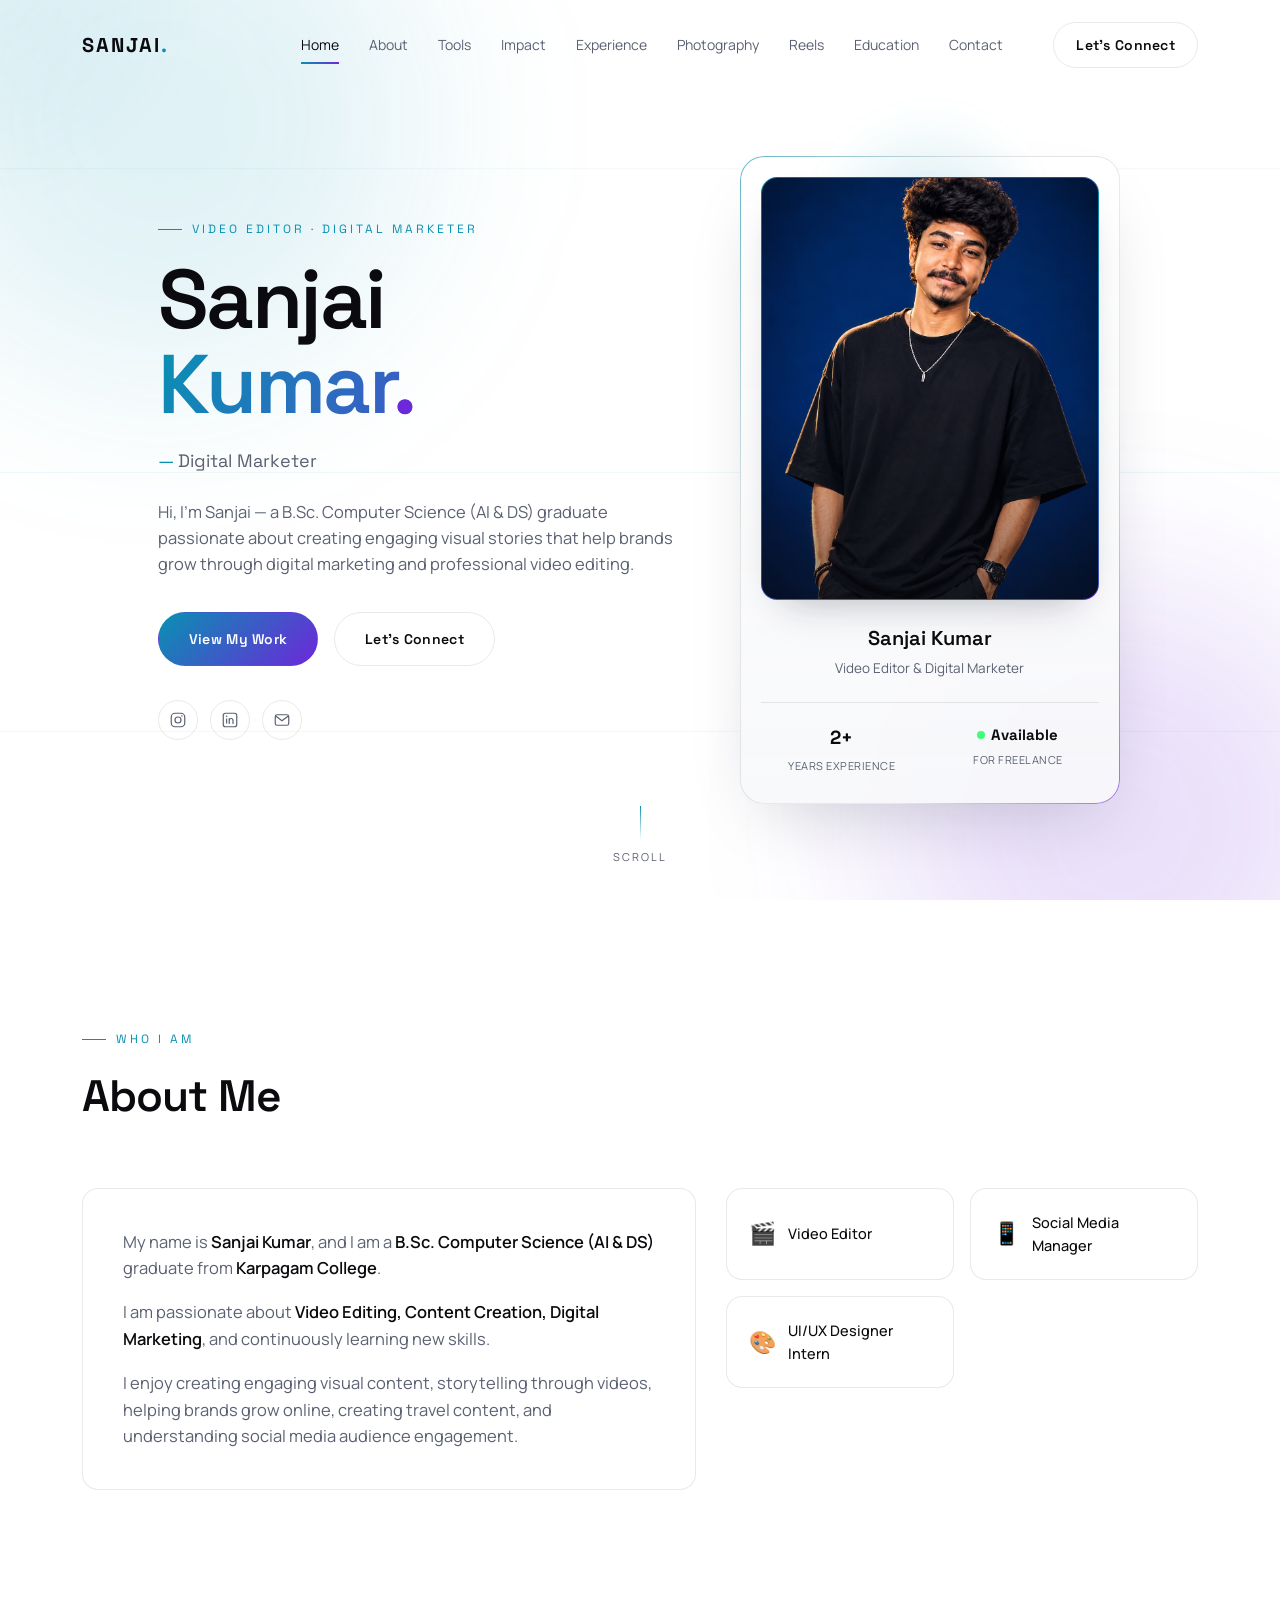
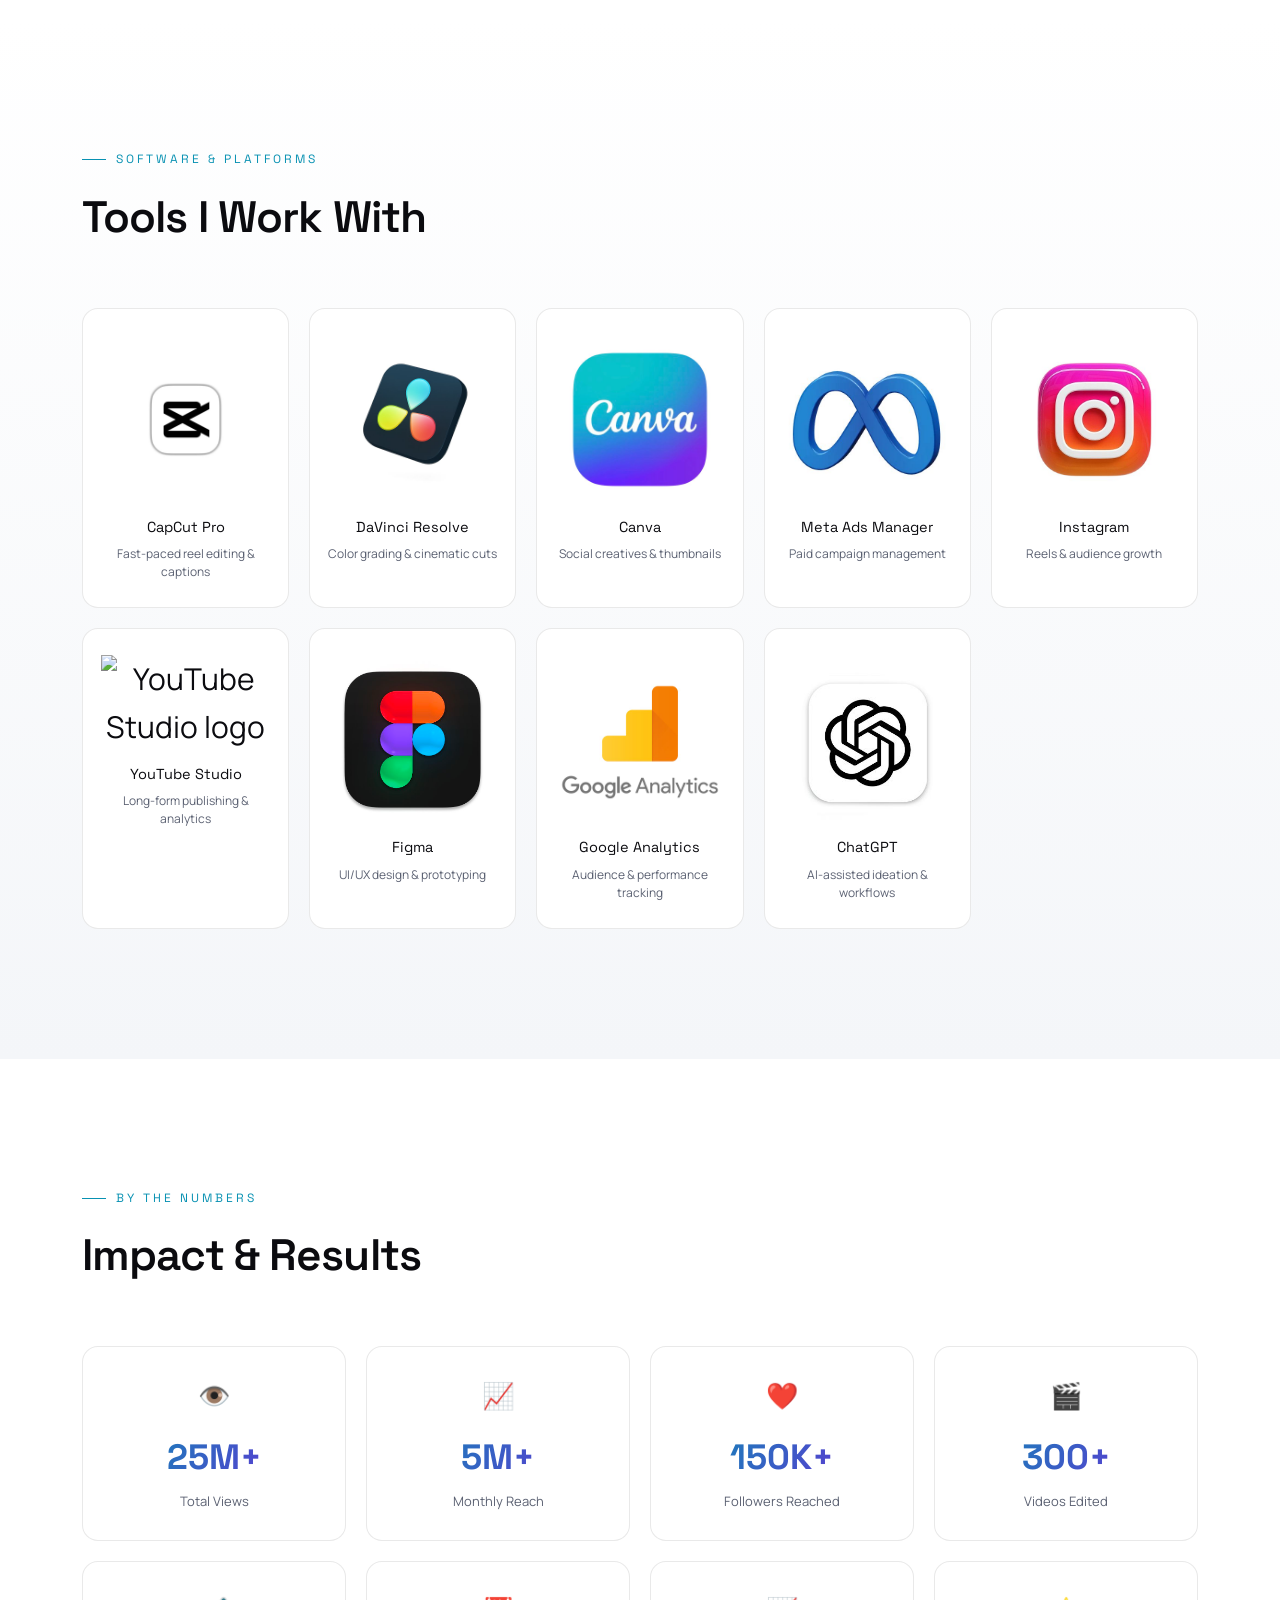
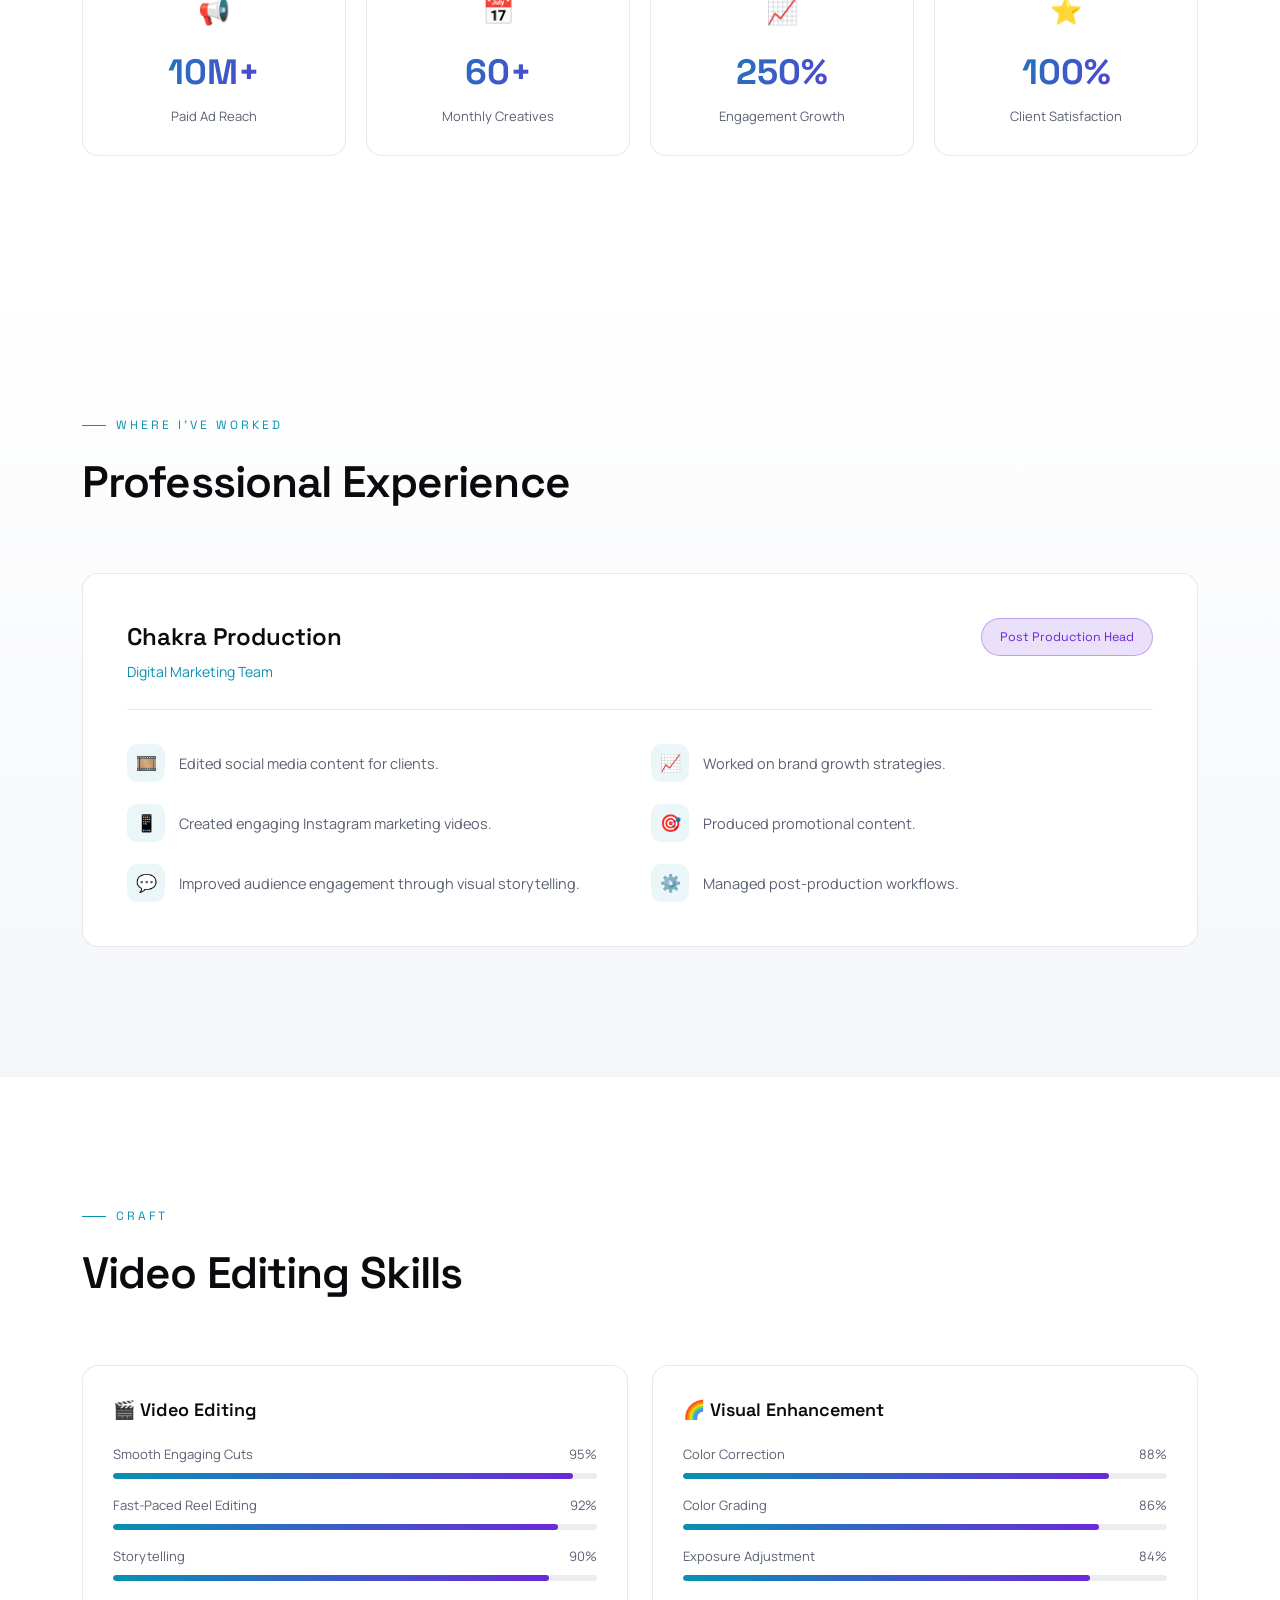
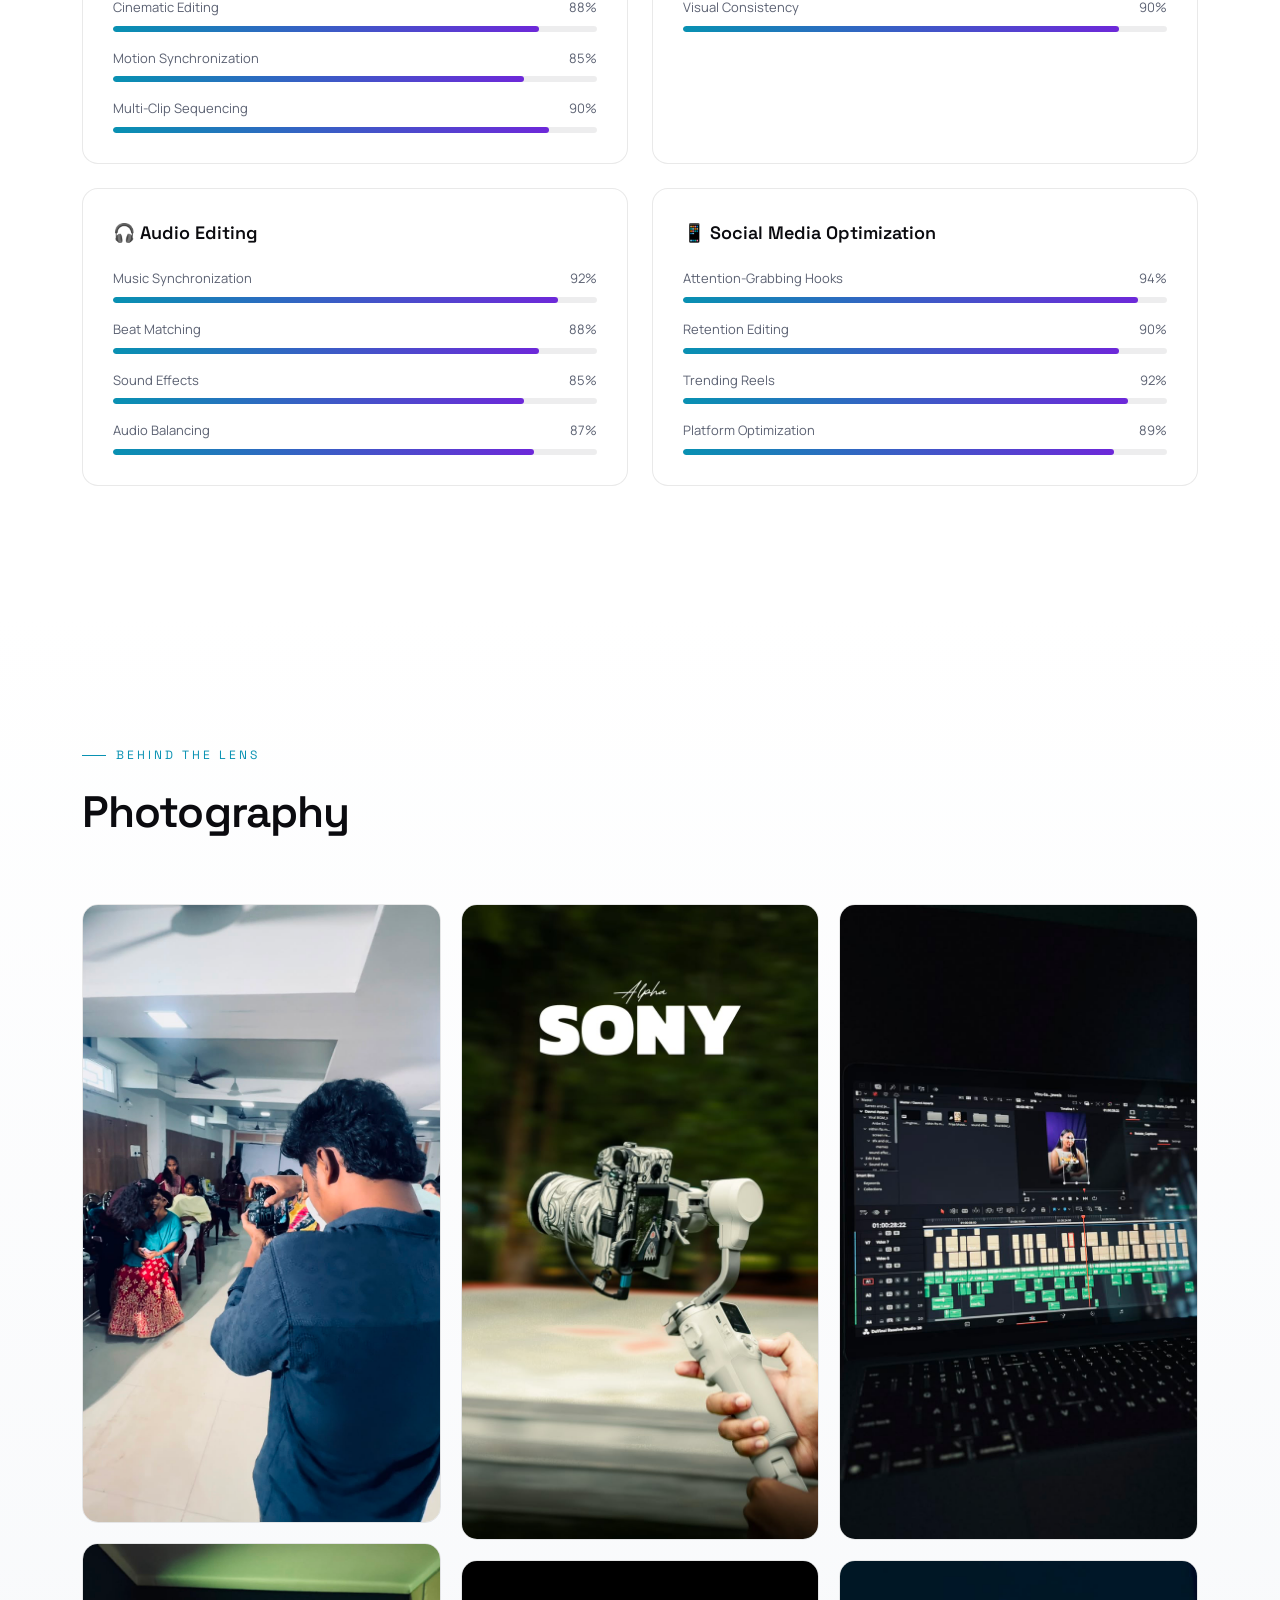
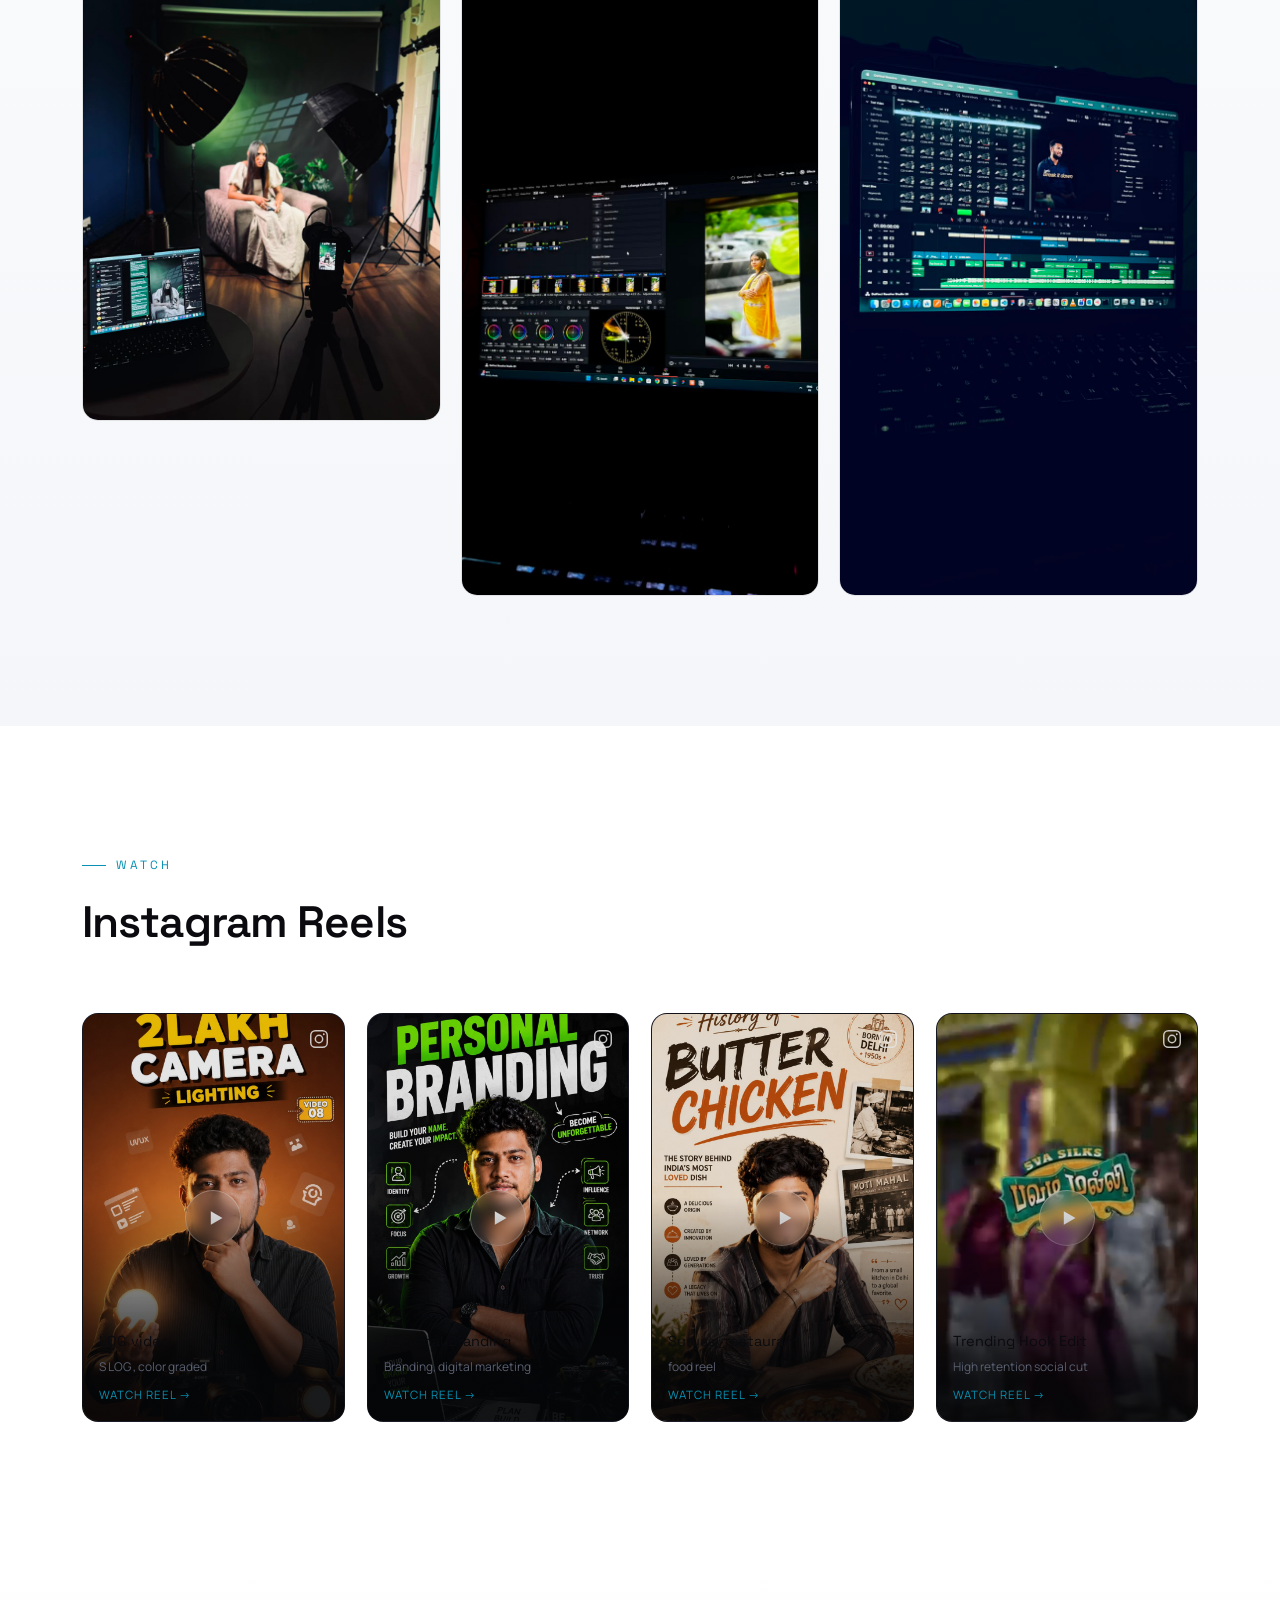
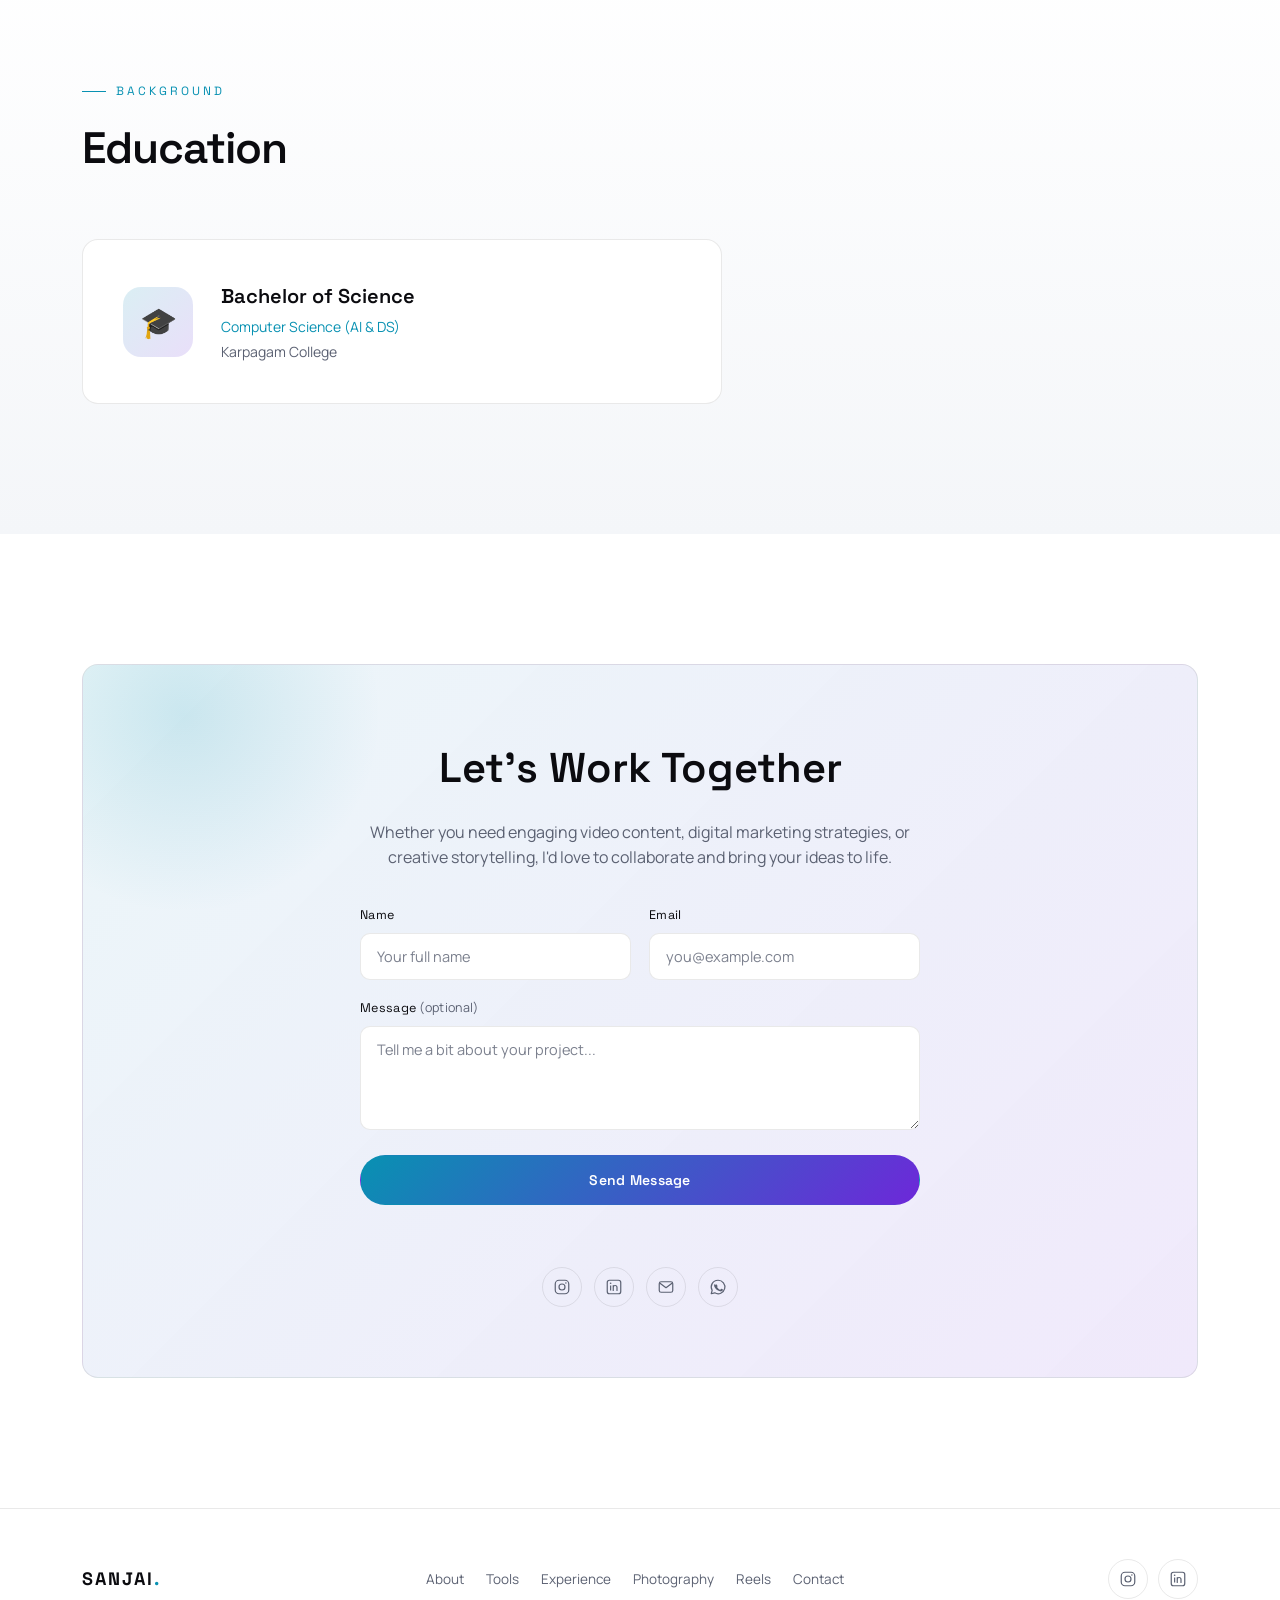
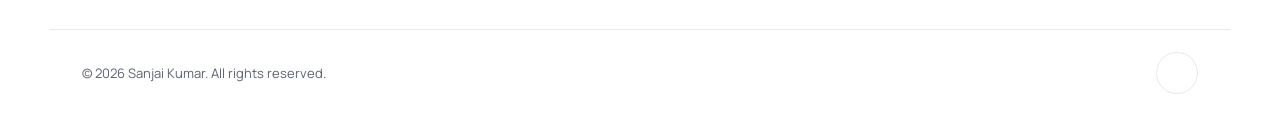
==== commit fc5f390c: "done" ====
--- a/index.html
+++ b/index.html
@@ -177,10 +177,6 @@
             <span class="role-card__icon">📱</span>
             <span>Social Media Manager</span>
           </div>
-          <div class="role-card card" data-reveal="up" style="--d:0.16s">
-            <span class="role-card__icon">📊</span>
-            <span>Digital Marketing Team Member</span>
-          </div>
           <div class="role-card card" data-reveal="up" style="--d:0.24s">
             <span class="role-card__icon">🎨</span>
             <span>UI/UX Designer Intern</span>
